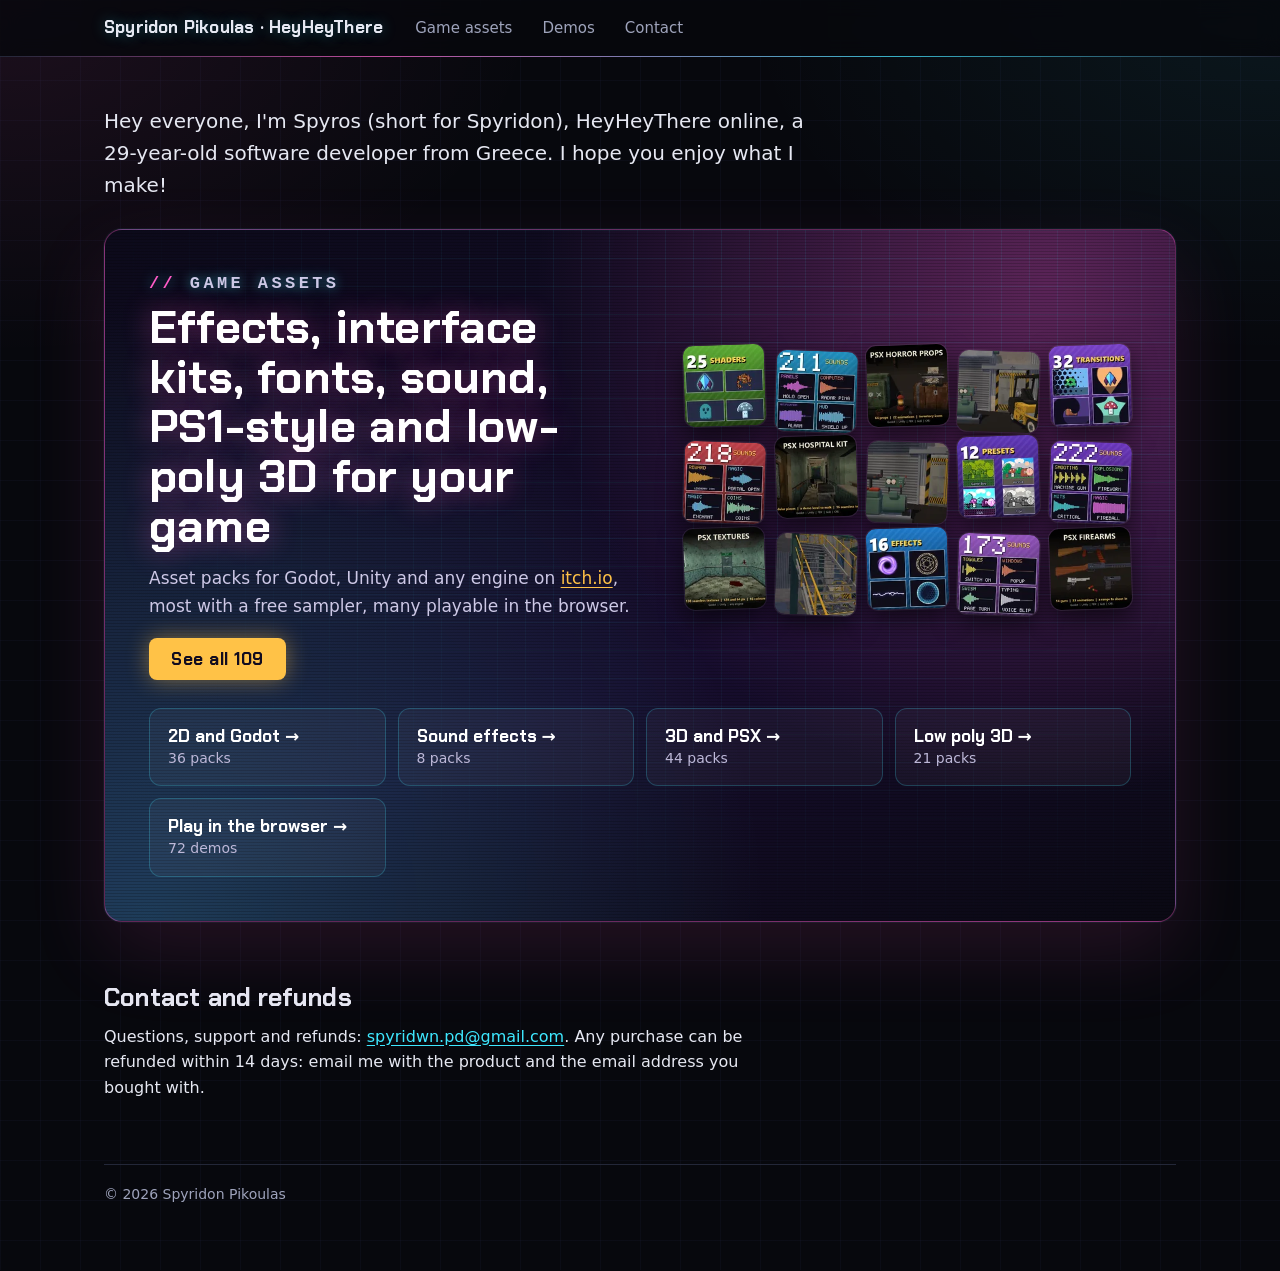
==== index.html @ 7efced6e "Site" ====
<!doctype html>
<html lang="en">
<head>
  <meta charset="utf-8">
  <meta name="viewport" content="width=device-width, initial-scale=1">
  <title>Spyridon Pikoulas &middot; HeyHeyThere</title>
  <meta name="description" content="HeyHeyThere game assets by Spyridon Pikoulas: effects, interface kits, pixel fonts, sound effects and PS1-style 3D for Godot, Unity and any engine, most with a free sampler.">
  <meta name="color-scheme" content="dark">
  <meta name="theme-color" content="#07080d">
  <link rel="stylesheet" href="/style.css">
</head>
<body class="home">
  <header class="top"><a class="brand" href="/">Spyridon Pikoulas &middot; HeyHeyThere</a><nav><a href="/games/">Game assets</a><a href="/demos/">Demos</a><a href="/#contact">Contact</a></nav></header>
  <main>
    <div class="hero">
      <p class="lead">Hey everyone, I'm Spyros (short for Spyridon), HeyHeyThere online, a 29-year-old software
        developer from Greece. I hope you enjoy what I make!</p>
    </div>

<section class="arcade" id="games">
<div class="arcade-text"><p class="kicker">Game assets</p><h2>Effects, interface kits, fonts, sound, PS1-style and low-poly 3D for your game</h2><p>Asset packs for Godot, Unity and any engine on <a href="https://heyheythere.itch.io">itch.io</a>, most with a free sampler, many playable in the browser.</p><a class="cta" href="/games/">See all 109</a></div>
<div class="mosaic"><img class="icon" src="/media/sprite-fx-icon.webp" width="128" height="128" alt=""><img class="icon" src="/media/sci-fi-ui-sfx-icon.webp" width="128" height="128" alt=""><img class="icon" src="/media/psx-horror-props-icon.webp" width="128" height="128" alt=""><img class="icon" src="/media/low-poly-industrial-facility-icon.webp" width="128" height="128" alt=""><img class="icon" src="/media/scene-transitions-icon.webp" width="128" height="128" alt=""><img class="icon" src="/media/fantasy-ui-sfx-icon.webp" width="128" height="128" alt=""><img class="icon" src="/media/psx-hospital-kit-icon.webp" width="128" height="128" alt=""><img class="icon" src="/media/low-poly-industrial-machines-icon.webp" width="128" height="128" alt=""><img class="icon" src="/media/retro-screen-fx-icon.webp" width="128" height="128" alt=""><img class="icon" src="/media/pixel-sfx-icon.webp" width="128" height="128" alt=""><img class="icon" src="/media/psx-textures-icon.webp" width="128" height="128" alt=""><img class="icon" src="/media/low-poly-industrial-building-kit-icon.webp" width="128" height="128" alt=""><img class="icon" src="/media/vfx-2d-icon.webp" width="128" height="128" alt=""><img class="icon" src="/media/soft-ui-sfx-icon.webp" width="128" height="128" alt=""><img class="icon" src="/media/psx-firearms-icon.webp" width="128" height="128" alt=""></div>
<div class="lanes"><a class="lane" id="packs" href="/games/#packs"><b>2D and Godot</b><span>36 packs</span></a><a class="lane" id="sound" href="/games/#sound"><b>Sound effects</b><span>8 packs</span></a><a class="lane" id="props" href="/games/#props"><b>3D and PSX</b><span>44 packs</span></a><a class="lane" id="lowpoly" href="/games/#lowpoly"><b>Low poly 3D</b><span>21 packs</span></a><a class="lane" id="demos" href="/games/#demos"><b>Play in the browser</b><span>72 demos</span></a></div>
</section>

    <section id="contact">
      <h2>Contact and refunds</h2>
      <p>Questions, support and refunds: <a href="mailto:spyridwn.pd@gmail.com">spyridwn.pd@gmail.com</a>. Any purchase can be refunded
        within 14 days: email me with the product and the email address you bought with.</p>
    </section>

    <footer>&copy; 2026 Spyridon Pikoulas</footer>
  </main>
</body>
</html>
---- style.css ----
/* Dark only, cyberpunk-noir: near-black surfaces, one neon accent per subject, the games' panels the loudest. */
@font-face { font-family: "Chakra Petch"; font-weight: 700; font-display: swap; src: url(/fonts/chakra-petch-700.woff2) format("woff2"); }
:root {
  color-scheme: dark;
  --cyan: #3ee8ff; --magenta: #ff5cc8; --amber: #ffc247;
  --fg: #e6e8f2; --dim: #9ea3bb; --line: #232738; --acc: var(--cyan); --on-acc: #06070b;
  --bg: #07080d; --card: #0f111a; --shadow: 0 12px 32px rgba(0, 0, 0, .45);
  --display: "Chakra Petch", system-ui, sans-serif; --mono: ui-monospace, SFMono-Regular, Consolas, Menlo, monospace;
  --glow: 0 0 18px color-mix(in srgb, var(--acc) 45%, transparent);
  --arcade: radial-gradient(circle at 88% 8%, rgba(255, 92, 200, .30), transparent 45%),
    radial-gradient(circle at 4% 100%, rgba(62, 232, 255, .22), transparent 50%), linear-gradient(160deg, #0c0a1a, #170d2e 60%, #0a0913);
}
* { box-sizing: border-box; }
html { scroll-behavior: smooth; scroll-padding-top: 72px; background: var(--bg); }
body { margin: 0; color: var(--fg); font: 16px/1.6 system-ui, -apple-system, "Segoe UI", Roboto, Arial, sans-serif; min-height: 100vh;
  background: radial-gradient(ellipse 60% 40% at 0 0, rgba(255, 92, 200, .09), transparent 70%),
    radial-gradient(ellipse 60% 40% at 100% 0, rgba(62, 232, 255, .07), transparent 70%),
    linear-gradient(rgba(120, 140, 255, .035) 1px, transparent 1px) 0 0 / 40px 40px,
    linear-gradient(90deg, rgba(120, 140, 255, .035) 1px, transparent 1px) 0 0 / 40px 40px, var(--bg); }
a { color: var(--acc); text-underline-offset: 3px; }
a:focus-visible { outline: 2px solid var(--acc); outline-offset: 2px; }
::selection { background: color-mix(in srgb, var(--magenta) 45%, transparent); color: #fff; }
p { margin: 0 0 14px; }
h1, h2, h3, .brand { font-family: var(--display); font-weight: 700; letter-spacing: .2px; }

.top { position: sticky; top: 0; z-index: 2; display: flex; align-items: center; gap: 20px; padding: 10px max(24px, calc(50% - 536px));
  background: rgba(7, 8, 13, .82); backdrop-filter: blur(10px); border-bottom: 1px solid var(--line); }
.top::after { content: ""; position: absolute; left: 0; right: 0; bottom: -1px; height: 1px; opacity: .7;
  background: linear-gradient(90deg, transparent, var(--magenta) 30%, var(--cyan) 70%, transparent); }
.brand { font-size: 17px; color: var(--fg); text-decoration: none; white-space: nowrap; text-shadow: 0 0 14px rgba(62, 232, 255, .35); }
nav { display: flex; gap: 6px; overflow-x: auto; scrollbar-width: none; }
nav a { padding: 6px 12px; border-radius: 8px; color: var(--dim); text-decoration: none; font-size: 15px; white-space: nowrap; }
nav a:hover { background: var(--card); color: var(--fg); }
nav a[aria-current] { background: color-mix(in srgb, var(--acc) 14%, transparent); color: var(--acc); font-weight: 600;
  box-shadow: inset 0 0 0 1px color-mix(in srgb, var(--acc) 40%, transparent); }
@media (max-width: 720px) {
  .top { flex-direction: column; align-items: stretch; gap: 4px; padding: 8px 16px 6px; }
  nav { margin: 0 -16px; padding: 0 10px; }
}

main { max-width: 1120px; margin: 0 auto; padding: 48px 24px 64px; }
.hero { max-width: 720px; }
h1 { font-size: clamp(32px, 6vw, 50px); line-height: 1.1; margin: 0 0 14px; }
.lead { font-size: 20px; }
h2 { font-size: 25px; margin: 0 0 6px; }
section { margin-top: 56px; }
section > p { max-width: 680px; }
.small { font-size: 15px; color: var(--dim); }

.cards { display: grid; gap: 16px; margin-top: 20px; grid-template-columns: repeat(auto-fill, minmax(320px, 1fr)); }
.cards.compact { gap: 12px; grid-template-columns: repeat(auto-fill, minmax(250px, 1fr)); }
.card { display: flex; gap: 14px; padding: 18px; background: linear-gradient(180deg, #121522, var(--card)); border: 1px solid var(--line);
  border-radius: 12px; box-shadow: var(--shadow); transition: border-color .15s, box-shadow .15s; }
.card:hover { border-color: color-mix(in srgb, var(--acc) 45%, var(--line)); box-shadow: var(--shadow), var(--glow); }
.compact .card { padding: 14px; gap: 12px; }
.icon { flex: none; width: 56px; height: 56px; border-radius: 10px; object-fit: cover; }
.compact .icon { width: 44px; height: 44px; border-radius: 8px; }
.blank { display: grid; place-items: center; background: color-mix(in srgb, var(--acc) 14%, var(--card)); color: var(--acc); font: 700 20px var(--display); }
.text { flex: 1; min-width: 0; display: flex; flex-direction: column; gap: 6px; }
.card h3 { margin: 0; font-size: 18px; line-height: 1.25; }
.compact h3 { font-size: 16px; }
.card h3 a { color: inherit; text-decoration: none; }
.card h3 a:hover { color: var(--acc); }
.line { margin: 0; color: var(--dim); font-size: 15px; line-height: 1.45; }
.card .line { display: -webkit-box; -webkit-box-orient: vertical; -webkit-line-clamp: 3; overflow: hidden; }
.compact .line { font-size: 14px; -webkit-line-clamp: 2; }
.foot { margin-top: auto; padding-top: 4px; display: flex; flex-wrap: wrap; align-items: center; gap: 8px 12px; }
.price { font-weight: 650; font-size: 15px; margin-right: auto; }
.buy, .soon { padding: 6px 14px; border-radius: 8px; font-size: 14px; font-weight: 600; white-space: nowrap; }
.buy { background: var(--acc); color: var(--on-acc); text-decoration: none; box-shadow: var(--glow); }
.buy:hover { filter: brightness(1.12); }
.soon { border: 1px solid var(--line); color: var(--dim); font-weight: 500; }
.extras { margin: 0; font-size: 14px; }

footer { margin-top: 64px; padding-top: 18px; border-top: 1px solid var(--line); font-size: 14px; color: var(--dim); }

.page { max-width: 860px; }
.page h1 { font-size: 32px; }
.page h2 { font-size: 21px; margin: 32px 0 12px; }
.product { display: flex; gap: 20px; margin-bottom: 28px; }
.product .icon { width: 88px; height: 88px; border-radius: 16px; box-shadow: var(--glow); }
.product h1 { margin: 0; }
.product .line { font-size: 17px; }
.product .price { margin-right: 4px; }
.product .links { margin: 4px 0 0; font-size: 14px; color: var(--dim); }
.shots { display: flex; gap: 12px; overflow-x: auto; scroll-snap-type: x mandatory; margin: 0 0 28px; padding-bottom: 6px; }
.shot { flex: none; width: min(100%, 720px); height: auto; scroll-snap-align: start; border-radius: 10px; border: 1px solid var(--line); }
@media (max-width: 560px) {
  .compact .card { padding: 12px; }
  .compact .line { -webkit-line-clamp: 1; }
  .compact .foot { padding-top: 0; }
  .compact .buy, .compact .soon { padding: 4px 12px; font-size: 13px; }
  .product { flex-direction: column; gap: 12px; }
  .product .icon { width: 64px; height: 64px; }
  .page h1 { font-size: 27px; }
}
code, pre { font-family: var(--mono); font-size: .88em; }
code { background: var(--card); border: 1px solid var(--line); border-radius: 6px; padding: .1em .35em; }
pre { background: var(--card); border: 1px solid var(--line); border-radius: 10px; padding: 14px 16px;
  overflow-x: auto; line-height: 1.5; }
pre code { background: none; border: 0; padding: 0; font-size: 1em; }
table { border-collapse: collapse; margin: 0 0 18px; }
th, td { padding: 6px 12px; border: 1px solid var(--line); text-align: left; }

/* Subjects: each has its accent, its page a band on top. */
.theme-games { --acc: var(--magenta); }
.theme-extensions { --acc: #7fa9ff; }
.theme-addons { --acc: #4ff0a8; }
.theme-shopify { --acc: var(--cyan); }
.page.wide { max-width: 1120px; }
.wide section { margin-top: 44px; }
.band { position: relative; overflow: hidden; padding: 30px 32px; border-radius: 16px;
  background: linear-gradient(135deg, color-mix(in srgb, var(--acc) 16%, var(--card)), var(--card) 70%);
  border: 1px solid color-mix(in srgb, var(--acc) 35%, var(--line)); box-shadow: 0 0 40px color-mix(in srgb, var(--acc) 10%, transparent); }
.band h1 { margin: 0 0 8px; font-size: clamp(30px, 5vw, 44px); text-shadow: 0 0 24px color-mix(in srgb, var(--acc) 45%, transparent); }
.band p { max-width: 720px; margin: 0; color: var(--dim); font-size: 17px; }
.chips { flex-wrap: wrap; gap: 8px; margin-top: 18px; }
.chips a { padding: 6px 14px; border-radius: 8px; background: var(--card); border: 1px solid var(--line); color: var(--fg); font-size: 14px; font-weight: 600; }
.chips a:hover { border-color: var(--acc); }
.chips span { color: var(--dim); font-weight: 500; }

/* The games' panels: the landing's and the games page's band, gridded and scanlined. */
.arcade, .theme-games .band { background: var(--arcade); border: 1px solid rgba(255, 92, 200, .35); color: #f3f1ff;
  box-shadow: 0 0 0 1px rgba(62, 232, 255, .06), 0 30px 80px rgba(255, 92, 200, .12); }
.arcade::before, .theme-games .band::before { content: ""; position: absolute; inset: 0; pointer-events: none; background-size: 28px 28px;
  background-image: linear-gradient(rgba(62, 232, 255, .08) 1px, transparent 1px), linear-gradient(90deg, rgba(62, 232, 255, .08) 1px, transparent 1px);
  -webkit-mask-image: radial-gradient(ellipse at 70% 20%, #000 20%, transparent 75%); mask-image: radial-gradient(ellipse at 70% 20%, #000 20%, transparent 75%); }
.arcade::after, .theme-games .band::after { content: ""; position: absolute; inset: 0; pointer-events: none;
  background: repeating-linear-gradient(0deg, rgba(0, 0, 0, .18) 0 1px, transparent 1px 3px); }
.arcade > *, .band > * { position: relative; z-index: 1; }
.theme-games .band h1 { color: #fff; text-shadow: 0 0 26px rgba(255, 92, 200, .5); }
.theme-games .band p, .theme-games .band .chips span { color: #cdc8e6; }
.theme-games .band a { color: var(--amber); }
.theme-games .band .chips a { background: rgba(255, 255, 255, .05); border-color: rgba(62, 232, 255, .25); color: #fff; }
.theme-games .band .chips a:hover { border-color: var(--cyan); box-shadow: 0 0 14px rgba(62, 232, 255, .3); }

/* Home: the games as a panel, the rest as tiles. */
.home .hero { margin-bottom: 8px; }
.arcade { position: relative; overflow: hidden; display: grid; grid-template-columns: 1.1fr 1fr; gap: 28px 44px; margin-top: 28px;
  padding: 44px; border-radius: 18px; }
.kicker { margin: 0 0 10px; text-transform: uppercase; letter-spacing: .2em; font: 700 13px var(--mono); color: var(--cyan);
  text-shadow: 0 0 12px rgba(62, 232, 255, .6); }
.kicker::before { content: "// "; color: var(--magenta); }
.arcade h2 { font-size: clamp(28px, 4.2vw, 46px); line-height: 1.08; margin: 0 0 14px; color: #fff; text-shadow: 0 0 28px rgba(255, 92, 200, .45); }
.arcade p { color: #cdc8e6; font-size: 17px; }
.arcade a { color: var(--amber); }
.cta { display: inline-block; margin-top: 4px; padding: 10px 22px; border-radius: 8px; background: var(--amber); color: #120c1f !important;
  font: 700 17px var(--display); letter-spacing: .5px; text-decoration: none; box-shadow: 0 0 22px rgba(255, 194, 71, .45); }
.cta:hover { filter: brightness(1.1); }
.mosaic { display: grid; grid-template-columns: repeat(5, 1fr); gap: 10px; align-content: center; }
.mosaic .icon { width: 100%; height: auto; aspect-ratio: 1; border-radius: 10px; transform: rotate(-2deg);
  box-shadow: 0 0 0 1px rgba(255, 255, 255, .08), 0 10px 24px rgba(0, 0, 0, .6); }
.mosaic .icon:nth-child(even) { transform: rotate(2deg) translateY(6px); }
.lanes { grid-column: 1 / -1; display: grid; gap: 12px; grid-template-columns: repeat(auto-fit, minmax(200px, 1fr)); }
.lane { display: flex; flex-direction: column; padding: 16px 18px; border-radius: 12px; background: rgba(255, 255, 255, .04);
  border: 1px solid rgba(62, 232, 255, .22); color: #fff !important; text-decoration: none; transition: border-color .15s, box-shadow .15s, transform .15s; }
.lane:hover { border-color: var(--cyan); box-shadow: 0 0 18px rgba(62, 232, 255, .3); transform: translateY(-2px); }
.lane b { font: 700 17px var(--display); }
.lane b::after, .more::after { content: " \2192"; }
.lane span { color: #bdb8d8; font-size: 14px; }
.tools h2::before { content: "// "; color: var(--magenta); }
.tiles { display: grid; gap: 16px; margin-top: 18px; grid-template-columns: repeat(auto-fit, minmax(250px, 1fr)); }
.tile { display: flex; flex-direction: column; gap: 8px; padding: 20px; border-radius: 12px; background: linear-gradient(180deg, #121522, var(--card));
  border: 1px solid var(--line); box-shadow: var(--shadow), inset 0 2px 0 var(--acc); color: var(--fg); text-decoration: none;
  transition: transform .15s, border-color .15s, box-shadow .15s; }
.tile:hover { transform: translateY(-2px); border-color: color-mix(in srgb, var(--acc) 50%, var(--line)); box-shadow: var(--shadow), inset 0 2px 0 var(--acc), var(--glow); }
.tile .icons { display: flex; gap: 6px; }
.tile .icon { width: 40px; height: 40px; border-radius: 8px; font-size: 16px; }
.tile h3 { margin: 4px 0 0; font-size: 20px; }
.tile p { margin: 0; color: var(--dim); font-size: 14.5px; line-height: 1.45; }
.more { margin-top: auto; padding-top: 6px; color: var(--acc); font-weight: 650; font-size: 15px; }

/* The games page's demos. */
.demos { display: grid; gap: 10px; margin-top: 18px; grid-template-columns: repeat(auto-fill, minmax(220px, 1fr)); }
.demo { display: flex; align-items: center; gap: 12px; padding: 10px 12px; border-radius: 10px; background: var(--card); border: 1px solid var(--line);
  color: var(--fg); text-decoration: none; font-weight: 600; font-size: 15px; transition: border-color .15s, box-shadow .15s; }
.demo:hover { border-color: var(--acc); box-shadow: var(--glow); }
.demo .icon { width: 40px; height: 40px; border-radius: 8px; font-size: 16px; }
.demo span { flex: 1; min-width: 0; }
.demo b { font-size: 13px; padding: 4px 10px; border-radius: 6px; background: var(--acc); color: var(--on-acc); box-shadow: var(--glow); }
.demo b::before { content: "\25B6  "; font-size: 10px; }
@media (max-width: 820px) {
  .arcade { grid-template-columns: 1fr; padding: 26px 22px; gap: 22px; border-radius: 14px; }
  .mosaic { gap: 8px; }
  .mosaic .icon:nth-child(n+11) { display: none; }
  .lanes { grid-template-columns: 1fr 1fr; gap: 10px; }
  .lane { padding: 12px 14px; }
  .lane b { font-size: 15px; }
  .band { padding: 22px 20px; }
}
@media (prefers-reduced-motion: reduce) { html { scroll-behavior: auto; } * { transition: none !important; } }
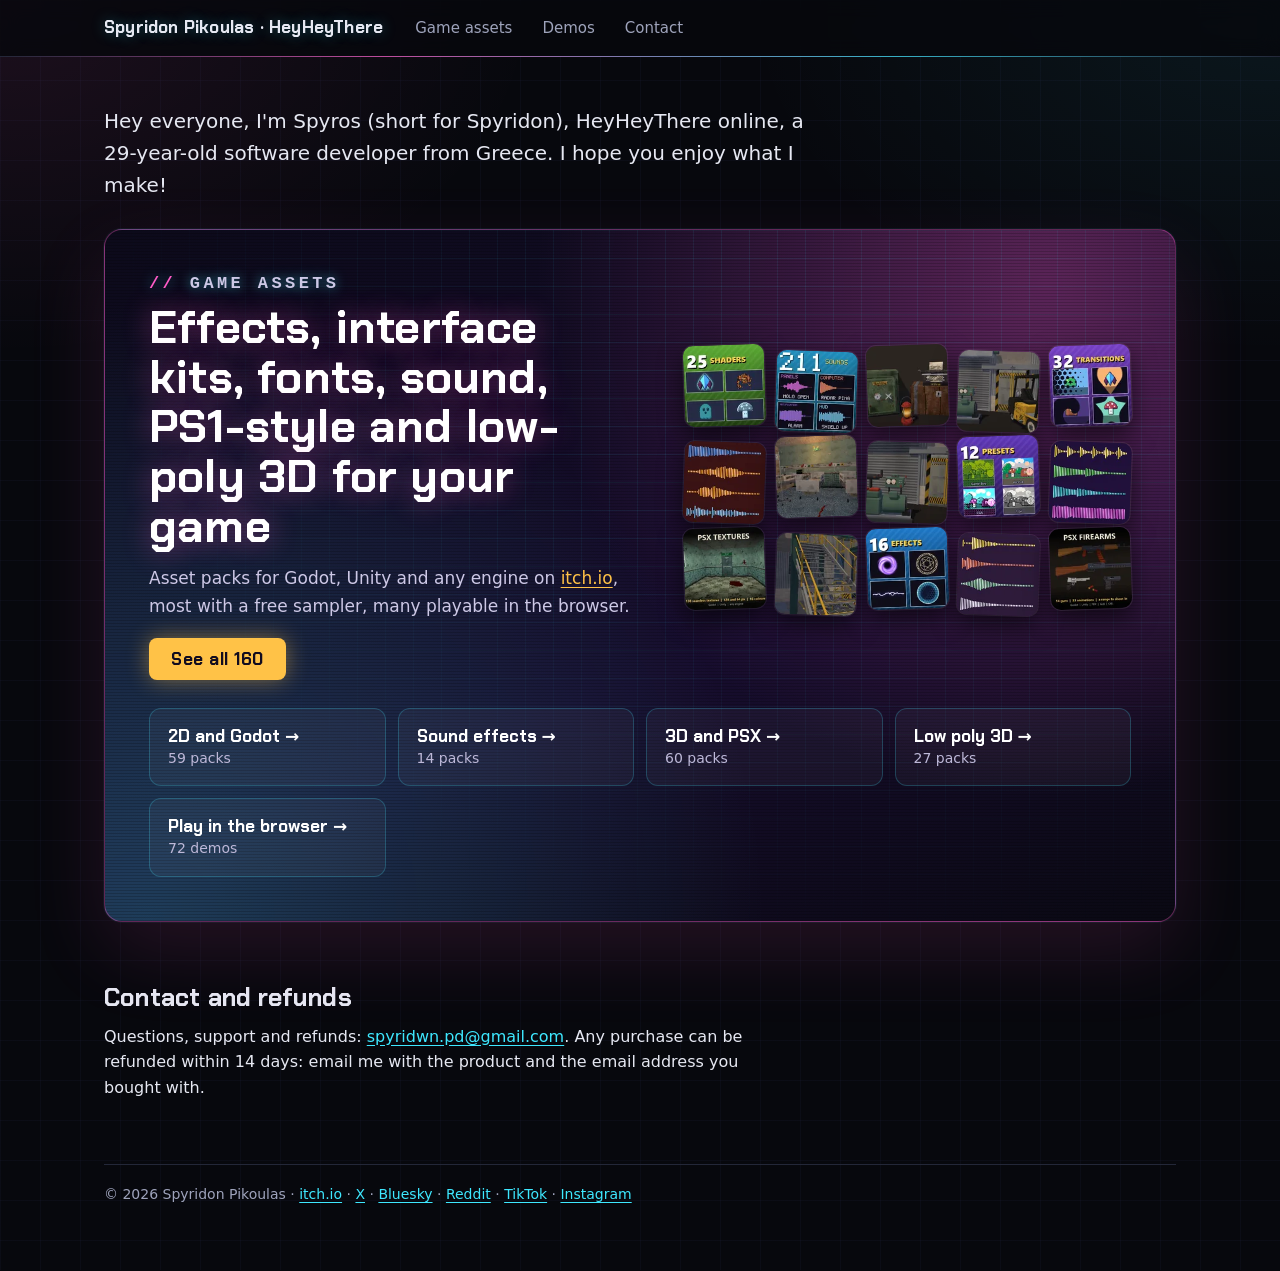
==== commit 390fe728: "Site" ====
--- a/index.html
+++ b/index.html
@@ -18,9 +18,9 @@
     </div>
 
 <section class="arcade" id="games">
-<div class="arcade-text"><p class="kicker">Game assets</p><h2>Effects, interface kits, fonts, sound, PS1-style and low-poly 3D for your game</h2><p>Asset packs for Godot, Unity and any engine on <a href="https://heyheythere.itch.io">itch.io</a>, most with a free sampler, many playable in the browser.</p><a class="cta" href="/games/">See all 109</a></div>
+<div class="arcade-text"><p class="kicker">Game assets</p><h2>Effects, interface kits, fonts, sound, PS1-style and low-poly 3D for your game</h2><p>Asset packs for Godot, Unity and any engine on <a href="https://heyheythere.itch.io">itch.io</a>, most with a free sampler, many playable in the browser.</p><a class="cta" href="/games/">See all 160</a></div>
 <div class="mosaic"><img class="icon" src="/media/sprite-fx-icon.webp" width="128" height="128" alt=""><img class="icon" src="/media/sci-fi-ui-sfx-icon.webp" width="128" height="128" alt=""><img class="icon" src="/media/psx-horror-props-icon.webp" width="128" height="128" alt=""><img class="icon" src="/media/low-poly-industrial-facility-icon.webp" width="128" height="128" alt=""><img class="icon" src="/media/scene-transitions-icon.webp" width="128" height="128" alt=""><img class="icon" src="/media/fantasy-ui-sfx-icon.webp" width="128" height="128" alt=""><img class="icon" src="/media/psx-hospital-kit-icon.webp" width="128" height="128" alt=""><img class="icon" src="/media/low-poly-industrial-machines-icon.webp" width="128" height="128" alt=""><img class="icon" src="/media/retro-screen-fx-icon.webp" width="128" height="128" alt=""><img class="icon" src="/media/pixel-sfx-icon.webp" width="128" height="128" alt=""><img class="icon" src="/media/psx-textures-icon.webp" width="128" height="128" alt=""><img class="icon" src="/media/low-poly-industrial-building-kit-icon.webp" width="128" height="128" alt=""><img class="icon" src="/media/vfx-2d-icon.webp" width="128" height="128" alt=""><img class="icon" src="/media/soft-ui-sfx-icon.webp" width="128" height="128" alt=""><img class="icon" src="/media/psx-firearms-icon.webp" width="128" height="128" alt=""></div>
-<div class="lanes"><a class="lane" id="packs" href="/games/#packs"><b>2D and Godot</b><span>36 packs</span></a><a class="lane" id="sound" href="/games/#sound"><b>Sound effects</b><span>8 packs</span></a><a class="lane" id="props" href="/games/#props"><b>3D and PSX</b><span>44 packs</span></a><a class="lane" id="lowpoly" href="/games/#lowpoly"><b>Low poly 3D</b><span>21 packs</span></a><a class="lane" id="demos" href="/games/#demos"><b>Play in the browser</b><span>72 demos</span></a></div>
+<div class="lanes"><a class="lane" id="packs" href="/games/#packs"><b>2D and Godot</b><span>59 packs</span></a><a class="lane" id="sound" href="/games/#sound"><b>Sound effects</b><span>14 packs</span></a><a class="lane" id="props" href="/games/#props"><b>3D and PSX</b><span>60 packs</span></a><a class="lane" id="lowpoly" href="/games/#lowpoly"><b>Low poly 3D</b><span>27 packs</span></a><a class="lane" id="demos" href="/games/#demos"><b>Play in the browser</b><span>72 demos</span></a></div>
 </section>
 
     <section id="contact">
@@ -29,7 +29,7 @@
         within 14 days: email me with the product and the email address you bought with.</p>
     </section>
 
-    <footer>&copy; 2026 Spyridon Pikoulas</footer>
+    <footer>&copy; 2026 Spyridon Pikoulas &middot; <a href="https://heyheythere.itch.io/" rel="me">itch.io</a> &middot; <a href="https://x.com/HeyHeyThereeee" rel="me">X</a> &middot; <a href="https://bsky.app/profile/heyheytheree.bsky.social" rel="me">Bluesky</a> &middot; <a href="https://www.reddit.com/user/HeyHeyTheree" rel="me">Reddit</a> &middot; <a href="https://www.tiktok.com/@heyheythereeeeee" rel="me">TikTok</a> &middot; <a href="https://www.instagram.com/heyheythereeeeee" rel="me">Instagram</a></footer>
   </main>
 </body>
 </html>
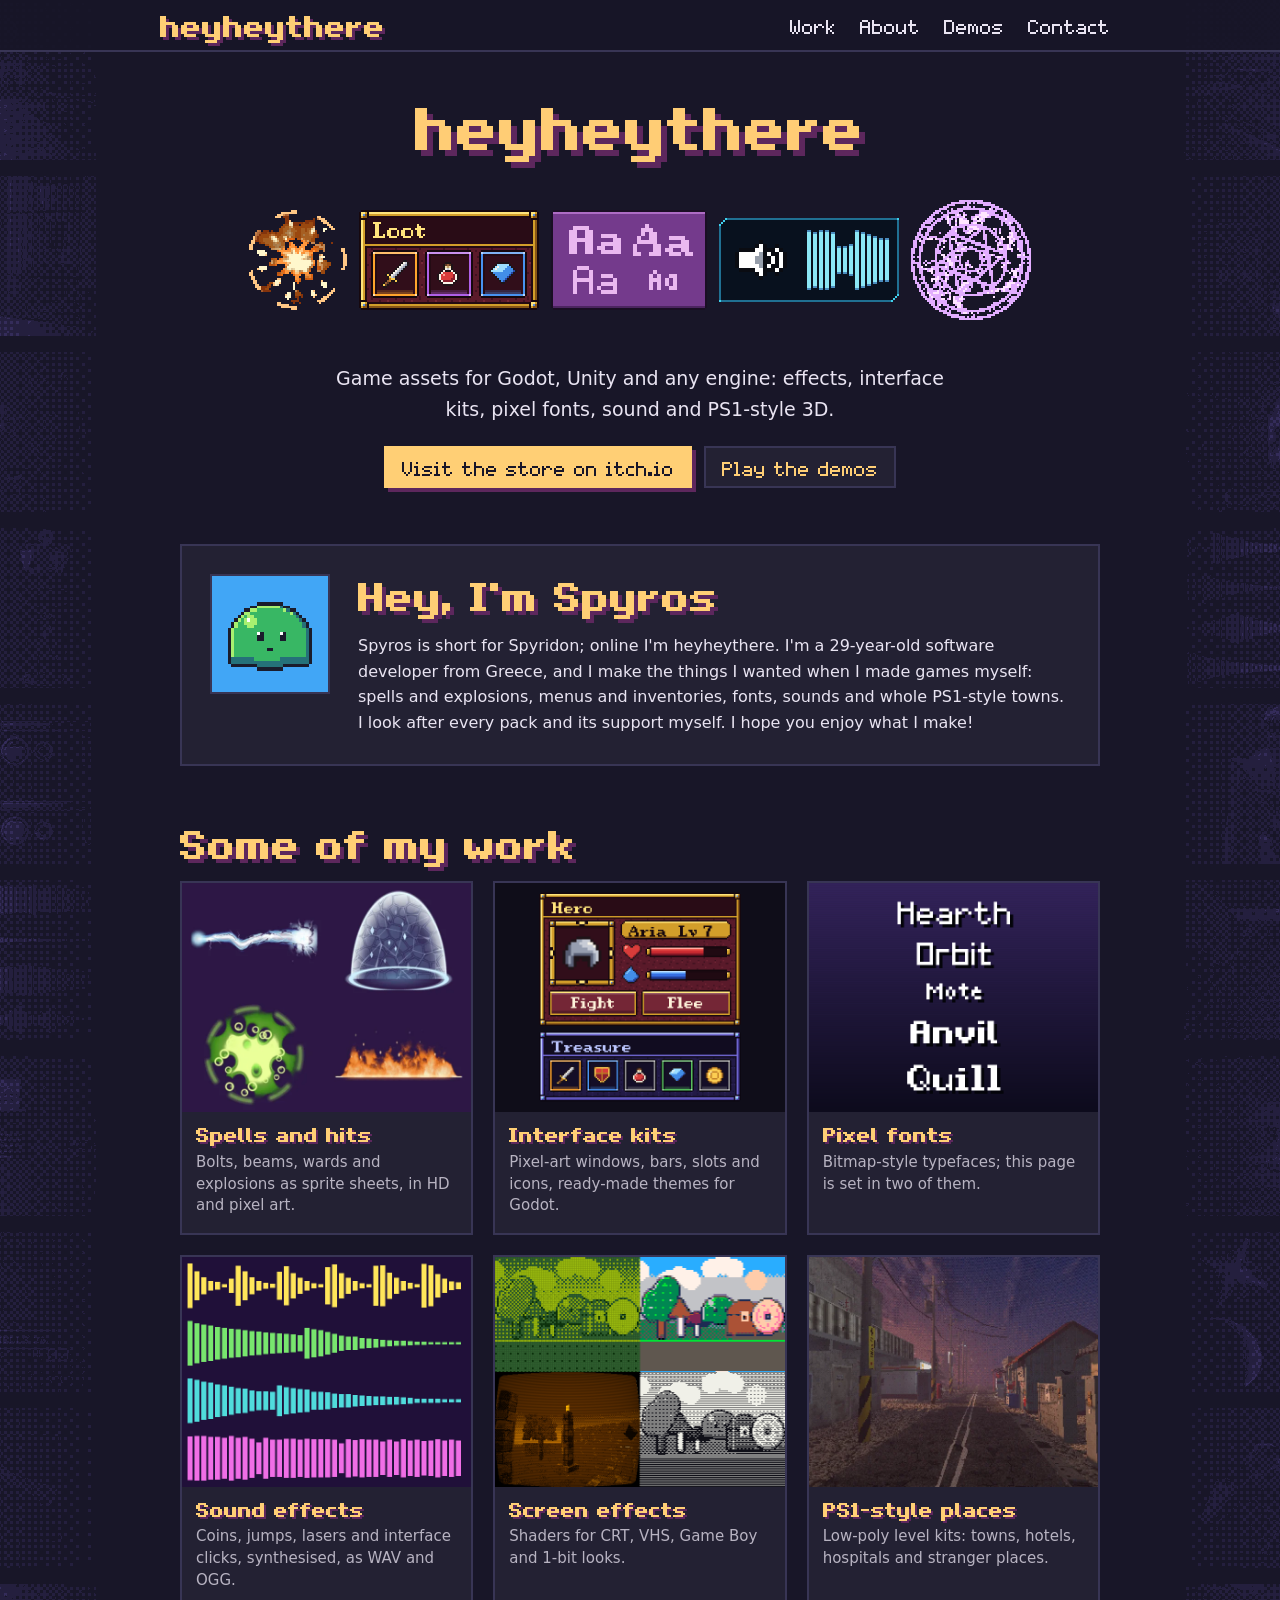
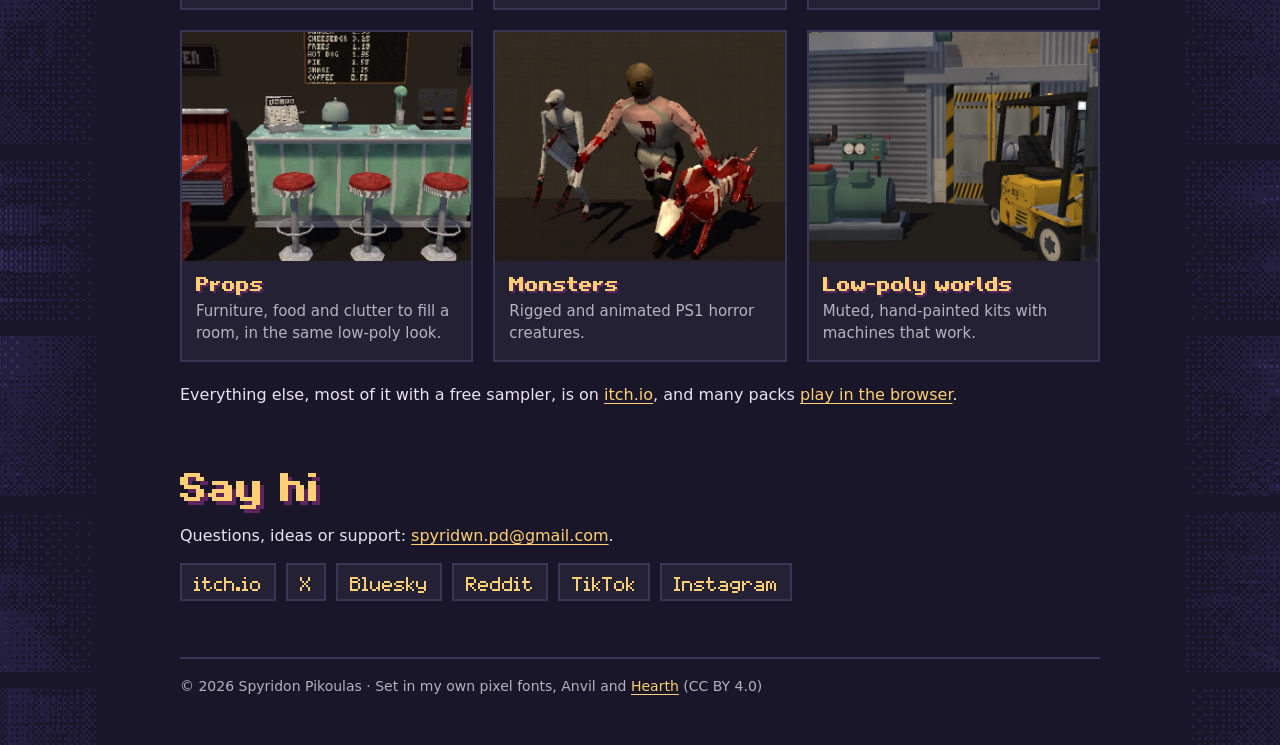
==== commit 528885df: "Site" ====
--- a/index.html
+++ b/index.html
@@ -3,33 +3,58 @@
 <head>
   <meta charset="utf-8">
   <meta name="viewport" content="width=device-width, initial-scale=1">
-  <title>Spyridon Pikoulas &middot; HeyHeyThere</title>
-  <meta name="description" content="HeyHeyThere game assets by Spyridon Pikoulas: effects, interface kits, pixel fonts, sound effects and PS1-style 3D for Godot, Unity and any engine, most with a free sampler.">
+  <title>heyheythere &middot; game assets by Spyridon Pikoulas</title>
+  <meta name="description" content="heyheythere is Spyros Pikoulas, a software developer in Greece making game assets for Godot, Unity and any engine: effects, interface kits, pixel fonts, sound effects and PS1-style 3D.">
   <meta name="color-scheme" content="dark">
-  <meta name="theme-color" content="#07080d">
+  <meta name="theme-color" content="#181628">
+  <link rel="icon" href="/media/avatar.webp">
+  <link rel="canonical" href="https://heyheythere.com/">
   <link rel="stylesheet" href="/style.css">
 </head>
-<body class="home">
-  <header class="top"><a class="brand" href="/">Spyridon Pikoulas &middot; HeyHeyThere</a><nav><a href="/games/">Game assets</a><a href="/demos/">Demos</a><a href="/#contact">Contact</a></nav></header>
+<body>
+  <header class="top"><a class="brand" href="/">heyheythere</a><nav><a href="/#work">Work</a><a href="/#about">About</a><a href="/demos/">Demos</a><a href="/#contact">Contact</a></nav></header>
   <main>
     <div class="hero">
-      <p class="lead">Hey everyone, I'm Spyros (short for Spyridon), HeyHeyThere online, a 29-year-old software
-        developer from Greece. I hope you enjoy what I make!</p>
+      <h1><img class="banner" src="/media/banner.webp" width="830" height="260" alt="heyheythere"></h1>
+      <p class="lead">Game assets for Godot, Unity and any engine: effects, interface kits, pixel fonts, sound and
+        PS1-style 3D.</p>
+      <p class="actions"><a class="button" href="https://heyheythere.itch.io/">Visit the store on itch.io</a><a class="button quiet" href="/demos/">Play the demos</a></p>
     </div>
 
-<section class="arcade" id="games">
-<div class="arcade-text"><p class="kicker">Game assets</p><h2>Effects, interface kits, fonts, sound, PS1-style and low-poly 3D for your game</h2><p>Asset packs for Godot, Unity and any engine on <a href="https://heyheythere.itch.io">itch.io</a>, most with a free sampler, many playable in the browser.</p><a class="cta" href="/games/">See all 160</a></div>
-<div class="mosaic"><img class="icon" src="/media/sprite-fx-icon.webp" width="128" height="128" alt=""><img class="icon" src="/media/sci-fi-ui-sfx-icon.webp" width="128" height="128" alt=""><img class="icon" src="/media/psx-horror-props-icon.webp" width="128" height="128" alt=""><img class="icon" src="/media/low-poly-industrial-facility-icon.webp" width="128" height="128" alt=""><img class="icon" src="/media/scene-transitions-icon.webp" width="128" height="128" alt=""><img class="icon" src="/media/fantasy-ui-sfx-icon.webp" width="128" height="128" alt=""><img class="icon" src="/media/psx-hospital-kit-icon.webp" width="128" height="128" alt=""><img class="icon" src="/media/low-poly-industrial-machines-icon.webp" width="128" height="128" alt=""><img class="icon" src="/media/retro-screen-fx-icon.webp" width="128" height="128" alt=""><img class="icon" src="/media/pixel-sfx-icon.webp" width="128" height="128" alt=""><img class="icon" src="/media/psx-textures-icon.webp" width="128" height="128" alt=""><img class="icon" src="/media/low-poly-industrial-building-kit-icon.webp" width="128" height="128" alt=""><img class="icon" src="/media/vfx-2d-icon.webp" width="128" height="128" alt=""><img class="icon" src="/media/soft-ui-sfx-icon.webp" width="128" height="128" alt=""><img class="icon" src="/media/psx-firearms-icon.webp" width="128" height="128" alt=""></div>
-<div class="lanes"><a class="lane" id="packs" href="/games/#packs"><b>2D and Godot</b><span>59 packs</span></a><a class="lane" id="sound" href="/games/#sound"><b>Sound effects</b><span>14 packs</span></a><a class="lane" id="props" href="/games/#props"><b>3D and PSX</b><span>60 packs</span></a><a class="lane" id="lowpoly" href="/games/#lowpoly"><b>Low poly 3D</b><span>27 packs</span></a><a class="lane" id="demos" href="/games/#demos"><b>Play in the browser</b><span>72 demos</span></a></div>
-</section>
+    <section id="about" class="panel about">
+      <img class="avatar" src="/media/avatar.webp" width="200" height="200" alt="">
+      <div>
+        <h2>Hey, I'm Spyros</h2>
+        <p>Spyros is short for Spyridon; online I'm heyheythere. I'm a 29-year-old software developer from Greece, and I
+          make the things I wanted when I made games myself: spells and explosions, menus and inventories, fonts,
+          sounds and whole PS1-style towns. I look after every pack and its support myself. I hope you enjoy what I
+          make!</p>
+      </div>
+    </section>
+
+    <section id="work">
+      <h2>Some of my work</h2>
+      <div class="work">
+        <figure><img src="/media/spell-fx.webp" width="630" height="500" alt="Lightning, a shield dome, poison and fire effects" loading="lazy"><figcaption><b>Spells and hits</b>Bolts, beams, wards and explosions as sprite sheets, in HD and pixel art.</figcaption></figure>
+        <figure><img src="/media/pixel-ui-fantasy.webp" width="630" height="500" alt="A pixel-art RPG battle menu and treasure bar" loading="lazy"><figcaption><b>Interface kits</b>Pixel-art windows, bars, slots and icons, ready-made themes for Godot.</figcaption></figure>
+        <figure><img src="/media/pixel-fonts.webp" width="630" height="500" alt="The names of five pixel fonts set in themselves" loading="lazy"><figcaption><b>Pixel fonts</b>Bitmap-style typefaces; this page is set in two of them.</figcaption></figure>
+        <figure><img src="/media/pixel-sfx.webp" width="630" height="500" alt="Waveforms of 8-bit sounds" loading="lazy"><figcaption><b>Sound effects</b>Coins, jumps, lasers and interface clicks, synthesised, as WAV and OGG.</figcaption></figure>
+        <figure><img src="/media/retro-screen-fx.webp" width="630" height="500" alt="One scene in four retro screen looks" loading="lazy"><figcaption><b>Screen effects</b>Shaders for CRT, VHS, Game Boy and 1-bit looks.</figcaption></figure>
+        <figure><img src="/media/psx-japanese-town-kit.webp" width="630" height="500" alt="A PS1-style Japanese street at dusk" loading="lazy"><figcaption><b>PS1-style places</b>Low-poly level kits: towns, hotels, hospitals and stranger places.</figcaption></figure>
+        <figure><img src="/media/psx-kitchen-and-food.webp" width="630" height="500" alt="A PS1-style diner counter" loading="lazy"><figcaption><b>Props</b>Furniture, food and clutter to fill a room, in the same low-poly look.</figcaption></figure>
+        <figure><img src="/media/psx-monsters.webp" width="630" height="500" alt="Three PS1-style horror monsters" loading="lazy"><figcaption><b>Monsters</b>Rigged and animated PS1 horror creatures.</figcaption></figure>
+        <figure><img src="/media/low-poly-industrial-facility.webp" width="630" height="500" alt="A low-poly factory with a forklift" loading="lazy"><figcaption><b>Low-poly worlds</b>Muted, hand-painted kits with machines that work.</figcaption></figure>
+      </div>
+      <p class="more">Everything else, most of it with a free sampler, is on <a href="https://heyheythere.itch.io/">itch.io</a>, and many packs <a href="/demos/">play in the browser</a>.</p>
+    </section>
 
     <section id="contact">
-      <h2>Contact and refunds</h2>
-      <p>Questions, support and refunds: <a href="mailto:spyridwn.pd@gmail.com">spyridwn.pd@gmail.com</a>. Any purchase can be refunded
-        within 14 days: email me with the product and the email address you bought with.</p>
+      <h2>Say hi</h2>
+      <p>Questions, ideas or support: <a href="mailto:spyridwn.pd@gmail.com">spyridwn.pd@gmail.com</a>.</p>
+      <p class="links"><a href="https://heyheythere.itch.io/" rel="me">itch.io</a><a href="https://x.com/HeyHeyThereeee" rel="me">X</a><a href="https://bsky.app/profile/heyheytheree.bsky.social" rel="me">Bluesky</a><a href="https://www.reddit.com/user/HeyHeyTheree" rel="me">Reddit</a><a href="https://www.tiktok.com/@heyheythereeeeee" rel="me">TikTok</a><a href="https://www.instagram.com/heyheythereeeeee" rel="me">Instagram</a></p>
     </section>
 
-    <footer>&copy; 2026 Spyridon Pikoulas &middot; <a href="https://heyheythere.itch.io/" rel="me">itch.io</a> &middot; <a href="https://x.com/HeyHeyThereeee" rel="me">X</a> &middot; <a href="https://bsky.app/profile/heyheytheree.bsky.social" rel="me">Bluesky</a> &middot; <a href="https://www.reddit.com/user/HeyHeyTheree" rel="me">Reddit</a> &middot; <a href="https://www.tiktok.com/@heyheythereeeeee" rel="me">TikTok</a> &middot; <a href="https://www.instagram.com/heyheythereeeeee" rel="me">Instagram</a></footer>
+    <footer>&copy; 2026 Spyridon Pikoulas &middot; Set in my own pixel fonts, Anvil and <a href="https://heyheythere.itch.io/hearth-pixel-font">Hearth</a> (CC BY 4.0)</footer>
   </main>
 </body>
 </html>
--- a/style.css
+++ b/style.css
@@ -1,191 +1,74 @@
-/* Dark only, cyberpunk-noir: near-black surfaces, one neon accent per subject, the games' panels the loudest. */
-@font-face { font-family: "Chakra Petch"; font-weight: 700; font-display: swap; src: url(/fonts/chakra-petch-700.woff2) format("woff2"); }
+/* The itch store's theme (heyheythere.itch.io): its colours, square corners, background and banner.
+   The pixel fonts are crisp at whole pixels: Anvil at multiples of 9px, Hearth of 8px. */
+@font-face { font-family: Anvil; font-display: swap; src: url(/fonts/anvil.woff2) format("woff2"); }
+@font-face { font-family: Hearth; font-display: swap; src: url(/fonts/hearth.woff2) format("woff2"); }
 :root {
   color-scheme: dark;
-  --cyan: #3ee8ff; --magenta: #ff5cc8; --amber: #ffc247;
-  --fg: #e6e8f2; --dim: #9ea3bb; --line: #232738; --acc: var(--cyan); --on-acc: #06070b;
-  --bg: #07080d; --card: #0f111a; --shadow: 0 12px 32px rgba(0, 0, 0, .45);
-  --display: "Chakra Petch", system-ui, sans-serif; --mono: ui-monospace, SFMono-Regular, Consolas, Menlo, monospace;
-  --glow: 0 0 18px color-mix(in srgb, var(--acc) 45%, transparent);
-  --arcade: radial-gradient(circle at 88% 8%, rgba(255, 92, 200, .30), transparent 45%),
-    radial-gradient(circle at 4% 100%, rgba(62, 232, 255, .22), transparent 50%), linear-gradient(160deg, #0c0a1a, #170d2e 60%, #0a0913);
+  --bg: #181628; --panel: #232133; --line: #383555; --fg: #e9e4f2; --dim: rgba(233, 228, 242, .75);
+  --gold: #ffcf75; --ember: #5d275d;
 }
 * { box-sizing: border-box; }
-html { scroll-behavior: smooth; scroll-padding-top: 72px; background: var(--bg); }
-body { margin: 0; color: var(--fg); font: 16px/1.6 system-ui, -apple-system, "Segoe UI", Roboto, Arial, sans-serif; min-height: 100vh;
-  background: radial-gradient(ellipse 60% 40% at 0 0, rgba(255, 92, 200, .09), transparent 70%),
-    radial-gradient(ellipse 60% 40% at 100% 0, rgba(62, 232, 255, .07), transparent 70%),
-    linear-gradient(rgba(120, 140, 255, .035) 1px, transparent 1px) 0 0 / 40px 40px,
-    linear-gradient(90deg, rgba(120, 140, 255, .035) 1px, transparent 1px) 0 0 / 40px 40px, var(--bg); }
-a { color: var(--acc); text-underline-offset: 3px; }
-a:focus-visible { outline: 2px solid var(--acc); outline-offset: 2px; }
-::selection { background: color-mix(in srgb, var(--magenta) 45%, transparent); color: #fff; }
+html { scroll-behavior: smooth; scroll-padding-top: 64px; }
+body { margin: 0; color: var(--fg); font: 16px/1.6 Lato, system-ui, -apple-system, "Segoe UI", Roboto, Arial, sans-serif;
+  background: var(--bg) url(/media/background.webp) repeat-y 50% 0; }
+a { color: var(--gold); text-underline-offset: 3px; }
+a:focus-visible { outline: 2px solid var(--gold); outline-offset: 2px; }
 p { margin: 0 0 14px; }
-h1, h2, h3, .brand { font-family: var(--display); font-weight: 700; letter-spacing: .2px; }
+h1, h2, figcaption b, .brand { font-family: Anvil, monospace; font-weight: 400; color: var(--gold); }
+h2 { font-size: 36px; line-height: 1.2; margin: 0 0 16px; text-shadow: 4px 4px 0 var(--ember); }
+img.banner, .avatar { image-rendering: pixelated; }
 
-.top { position: sticky; top: 0; z-index: 2; display: flex; align-items: center; gap: 20px; padding: 10px max(24px, calc(50% - 536px));
-  background: rgba(7, 8, 13, .82); backdrop-filter: blur(10px); border-bottom: 1px solid var(--line); }
-.top::after { content: ""; position: absolute; left: 0; right: 0; bottom: -1px; height: 1px; opacity: .7;
-  background: linear-gradient(90deg, transparent, var(--magenta) 30%, var(--cyan) 70%, transparent); }
-.brand { font-size: 17px; color: var(--fg); text-decoration: none; white-space: nowrap; text-shadow: 0 0 14px rgba(62, 232, 255, .35); }
-nav { display: flex; gap: 6px; overflow-x: auto; scrollbar-width: none; }
-nav a { padding: 6px 12px; border-radius: 8px; color: var(--dim); text-decoration: none; font-size: 15px; white-space: nowrap; }
-nav a:hover { background: var(--card); color: var(--fg); }
-nav a[aria-current] { background: color-mix(in srgb, var(--acc) 14%, transparent); color: var(--acc); font-weight: 600;
-  box-shadow: inset 0 0 0 1px color-mix(in srgb, var(--acc) 40%, transparent); }
-@media (max-width: 720px) {
-  .top { flex-direction: column; align-items: stretch; gap: 4px; padding: 8px 16px 6px; }
-  nav { margin: 0 -16px; padding: 0 10px; }
+.top { position: sticky; top: 0; z-index: 2; display: flex; align-items: center; gap: 20px; padding: 10px max(20px, calc(50% - 480px));
+  background: rgba(24, 22, 40, .92); border-bottom: 2px solid var(--line); }
+.brand { font-size: 27px; line-height: 1; text-decoration: none; text-shadow: 3px 3px 0 var(--ember); }
+nav { display: flex; gap: 4px; margin-left: auto; overflow-x: auto; scrollbar-width: none; }
+nav a { padding: 4px 10px; color: var(--fg); text-decoration: none; font: 16px Hearth, monospace; white-space: nowrap; }
+nav a:hover { background: var(--panel); color: var(--gold); }
+
+main { max-width: 960px; margin: 0 auto; padding: 32px 20px 48px; }
+section { margin-top: 56px; }
+.panel { padding: 28px; background: var(--panel); border: 2px solid var(--line); }
+
+.hero { text-align: center; }
+.hero h1 { margin: 0; }
+img.banner { max-width: 100%; height: auto; }
+.lead { max-width: 640px; margin: 8px auto 22px; font-size: 19px; }
+.actions { display: flex; flex-wrap: wrap; justify-content: center; gap: 12px; }
+.button { padding: 10px 18px; background: var(--gold); color: var(--bg); font: 16px Hearth, monospace; text-decoration: none;
+  box-shadow: 4px 4px 0 var(--ember); }
+.button:hover { filter: brightness(1.08); }
+.button.quiet { background: var(--panel); color: var(--gold); box-shadow: inset 0 0 0 2px var(--line); }
+
+.about { display: flex; gap: 28px; align-items: flex-start; }
+.avatar { flex: none; width: 120px; height: 120px; border: 2px solid var(--line); }
+.about p { margin: 0; }
+
+.work { display: grid; gap: 20px; grid-template-columns: repeat(auto-fill, minmax(280px, 1fr)); }
+figure { margin: 0; background: var(--panel); border: 2px solid var(--line); }
+figure img { display: block; width: 100%; height: auto; }
+figcaption { padding: 12px 14px 16px; color: var(--dim); font-size: 15px; line-height: 1.45; }
+figcaption b { display: block; margin-bottom: 6px; font-size: 18px; line-height: 1.2; text-shadow: 2px 2px 0 var(--ember); }
+.more { margin-top: 20px; }
+
+.links { display: flex; flex-wrap: wrap; gap: 10px; }
+.links a { padding: 6px 12px; background: var(--panel); border: 2px solid var(--line); font: 16px Hearth, monospace; text-decoration: none; }
+.links a:hover { border-color: var(--gold); }
+
+footer { margin-top: 56px; padding-top: 16px; border-top: 2px solid var(--line); font-size: 14px; color: var(--dim); }
+
+.page h1 { font-size: 36px; line-height: 1.2; margin: 0 0 18px; text-shadow: 4px 4px 0 var(--ember); }
+.page h2 { font-size: 27px; margin: 32px 0 12px; text-shadow: 3px 3px 0 var(--ember); }
+.page article { padding: 28px 32px; background: var(--panel); border: 2px solid var(--line); }
+.page article > :last-child { margin-bottom: 0; }
+
+@media (max-width: 640px) {
+  .top { flex-wrap: wrap; justify-content: center; gap: 4px; padding: 8px 12px 4px; }
+  nav { margin: 0; }
+  .brand { font-size: 18px; text-shadow: 2px 2px 0 var(--ember); }
+  nav a { padding: 4px 6px; }
+  h2, .page h1 { font-size: 27px; text-shadow: 3px 3px 0 var(--ember); }
+  .panel, .page article { padding: 20px; }
+  .about { flex-direction: column; gap: 16px; }
+  .avatar { width: 80px; height: 80px; }
 }
-
-main { max-width: 1120px; margin: 0 auto; padding: 48px 24px 64px; }
-.hero { max-width: 720px; }
-h1 { font-size: clamp(32px, 6vw, 50px); line-height: 1.1; margin: 0 0 14px; }
-.lead { font-size: 20px; }
-h2 { font-size: 25px; margin: 0 0 6px; }
-section { margin-top: 56px; }
-section > p { max-width: 680px; }
-.small { font-size: 15px; color: var(--dim); }
-
-.cards { display: grid; gap: 16px; margin-top: 20px; grid-template-columns: repeat(auto-fill, minmax(320px, 1fr)); }
-.cards.compact { gap: 12px; grid-template-columns: repeat(auto-fill, minmax(250px, 1fr)); }
-.card { display: flex; gap: 14px; padding: 18px; background: linear-gradient(180deg, #121522, var(--card)); border: 1px solid var(--line);
-  border-radius: 12px; box-shadow: var(--shadow); transition: border-color .15s, box-shadow .15s; }
-.card:hover { border-color: color-mix(in srgb, var(--acc) 45%, var(--line)); box-shadow: var(--shadow), var(--glow); }
-.compact .card { padding: 14px; gap: 12px; }
-.icon { flex: none; width: 56px; height: 56px; border-radius: 10px; object-fit: cover; }
-.compact .icon { width: 44px; height: 44px; border-radius: 8px; }
-.blank { display: grid; place-items: center; background: color-mix(in srgb, var(--acc) 14%, var(--card)); color: var(--acc); font: 700 20px var(--display); }
-.text { flex: 1; min-width: 0; display: flex; flex-direction: column; gap: 6px; }
-.card h3 { margin: 0; font-size: 18px; line-height: 1.25; }
-.compact h3 { font-size: 16px; }
-.card h3 a { color: inherit; text-decoration: none; }
-.card h3 a:hover { color: var(--acc); }
-.line { margin: 0; color: var(--dim); font-size: 15px; line-height: 1.45; }
-.card .line { display: -webkit-box; -webkit-box-orient: vertical; -webkit-line-clamp: 3; overflow: hidden; }
-.compact .line { font-size: 14px; -webkit-line-clamp: 2; }
-.foot { margin-top: auto; padding-top: 4px; display: flex; flex-wrap: wrap; align-items: center; gap: 8px 12px; }
-.price { font-weight: 650; font-size: 15px; margin-right: auto; }
-.buy, .soon { padding: 6px 14px; border-radius: 8px; font-size: 14px; font-weight: 600; white-space: nowrap; }
-.buy { background: var(--acc); color: var(--on-acc); text-decoration: none; box-shadow: var(--glow); }
-.buy:hover { filter: brightness(1.12); }
-.soon { border: 1px solid var(--line); color: var(--dim); font-weight: 500; }
-.extras { margin: 0; font-size: 14px; }
-
-footer { margin-top: 64px; padding-top: 18px; border-top: 1px solid var(--line); font-size: 14px; color: var(--dim); }
-
-.page { max-width: 860px; }
-.page h1 { font-size: 32px; }
-.page h2 { font-size: 21px; margin: 32px 0 12px; }
-.product { display: flex; gap: 20px; margin-bottom: 28px; }
-.product .icon { width: 88px; height: 88px; border-radius: 16px; box-shadow: var(--glow); }
-.product h1 { margin: 0; }
-.product .line { font-size: 17px; }
-.product .price { margin-right: 4px; }
-.product .links { margin: 4px 0 0; font-size: 14px; color: var(--dim); }
-.shots { display: flex; gap: 12px; overflow-x: auto; scroll-snap-type: x mandatory; margin: 0 0 28px; padding-bottom: 6px; }
-.shot { flex: none; width: min(100%, 720px); height: auto; scroll-snap-align: start; border-radius: 10px; border: 1px solid var(--line); }
-@media (max-width: 560px) {
-  .compact .card { padding: 12px; }
-  .compact .line { -webkit-line-clamp: 1; }
-  .compact .foot { padding-top: 0; }
-  .compact .buy, .compact .soon { padding: 4px 12px; font-size: 13px; }
-  .product { flex-direction: column; gap: 12px; }
-  .product .icon { width: 64px; height: 64px; }
-  .page h1 { font-size: 27px; }
-}
-code, pre { font-family: var(--mono); font-size: .88em; }
-code { background: var(--card); border: 1px solid var(--line); border-radius: 6px; padding: .1em .35em; }
-pre { background: var(--card); border: 1px solid var(--line); border-radius: 10px; padding: 14px 16px;
-  overflow-x: auto; line-height: 1.5; }
-pre code { background: none; border: 0; padding: 0; font-size: 1em; }
-table { border-collapse: collapse; margin: 0 0 18px; }
-th, td { padding: 6px 12px; border: 1px solid var(--line); text-align: left; }
-
-/* Subjects: each has its accent, its page a band on top. */
-.theme-games { --acc: var(--magenta); }
-.theme-extensions { --acc: #7fa9ff; }
-.theme-addons { --acc: #4ff0a8; }
-.theme-shopify { --acc: var(--cyan); }
-.page.wide { max-width: 1120px; }
-.wide section { margin-top: 44px; }
-.band { position: relative; overflow: hidden; padding: 30px 32px; border-radius: 16px;
-  background: linear-gradient(135deg, color-mix(in srgb, var(--acc) 16%, var(--card)), var(--card) 70%);
-  border: 1px solid color-mix(in srgb, var(--acc) 35%, var(--line)); box-shadow: 0 0 40px color-mix(in srgb, var(--acc) 10%, transparent); }
-.band h1 { margin: 0 0 8px; font-size: clamp(30px, 5vw, 44px); text-shadow: 0 0 24px color-mix(in srgb, var(--acc) 45%, transparent); }
-.band p { max-width: 720px; margin: 0; color: var(--dim); font-size: 17px; }
-.chips { flex-wrap: wrap; gap: 8px; margin-top: 18px; }
-.chips a { padding: 6px 14px; border-radius: 8px; background: var(--card); border: 1px solid var(--line); color: var(--fg); font-size: 14px; font-weight: 600; }
-.chips a:hover { border-color: var(--acc); }
-.chips span { color: var(--dim); font-weight: 500; }
-
-/* The games' panels: the landing's and the games page's band, gridded and scanlined. */
-.arcade, .theme-games .band { background: var(--arcade); border: 1px solid rgba(255, 92, 200, .35); color: #f3f1ff;
-  box-shadow: 0 0 0 1px rgba(62, 232, 255, .06), 0 30px 80px rgba(255, 92, 200, .12); }
-.arcade::before, .theme-games .band::before { content: ""; position: absolute; inset: 0; pointer-events: none; background-size: 28px 28px;
-  background-image: linear-gradient(rgba(62, 232, 255, .08) 1px, transparent 1px), linear-gradient(90deg, rgba(62, 232, 255, .08) 1px, transparent 1px);
-  -webkit-mask-image: radial-gradient(ellipse at 70% 20%, #000 20%, transparent 75%); mask-image: radial-gradient(ellipse at 70% 20%, #000 20%, transparent 75%); }
-.arcade::after, .theme-games .band::after { content: ""; position: absolute; inset: 0; pointer-events: none;
-  background: repeating-linear-gradient(0deg, rgba(0, 0, 0, .18) 0 1px, transparent 1px 3px); }
-.arcade > *, .band > * { position: relative; z-index: 1; }
-.theme-games .band h1 { color: #fff; text-shadow: 0 0 26px rgba(255, 92, 200, .5); }
-.theme-games .band p, .theme-games .band .chips span { color: #cdc8e6; }
-.theme-games .band a { color: var(--amber); }
-.theme-games .band .chips a { background: rgba(255, 255, 255, .05); border-color: rgba(62, 232, 255, .25); color: #fff; }
-.theme-games .band .chips a:hover { border-color: var(--cyan); box-shadow: 0 0 14px rgba(62, 232, 255, .3); }
-
-/* Home: the games as a panel, the rest as tiles. */
-.home .hero { margin-bottom: 8px; }
-.arcade { position: relative; overflow: hidden; display: grid; grid-template-columns: 1.1fr 1fr; gap: 28px 44px; margin-top: 28px;
-  padding: 44px; border-radius: 18px; }
-.kicker { margin: 0 0 10px; text-transform: uppercase; letter-spacing: .2em; font: 700 13px var(--mono); color: var(--cyan);
-  text-shadow: 0 0 12px rgba(62, 232, 255, .6); }
-.kicker::before { content: "// "; color: var(--magenta); }
-.arcade h2 { font-size: clamp(28px, 4.2vw, 46px); line-height: 1.08; margin: 0 0 14px; color: #fff; text-shadow: 0 0 28px rgba(255, 92, 200, .45); }
-.arcade p { color: #cdc8e6; font-size: 17px; }
-.arcade a { color: var(--amber); }
-.cta { display: inline-block; margin-top: 4px; padding: 10px 22px; border-radius: 8px; background: var(--amber); color: #120c1f !important;
-  font: 700 17px var(--display); letter-spacing: .5px; text-decoration: none; box-shadow: 0 0 22px rgba(255, 194, 71, .45); }
-.cta:hover { filter: brightness(1.1); }
-.mosaic { display: grid; grid-template-columns: repeat(5, 1fr); gap: 10px; align-content: center; }
-.mosaic .icon { width: 100%; height: auto; aspect-ratio: 1; border-radius: 10px; transform: rotate(-2deg);
-  box-shadow: 0 0 0 1px rgba(255, 255, 255, .08), 0 10px 24px rgba(0, 0, 0, .6); }
-.mosaic .icon:nth-child(even) { transform: rotate(2deg) translateY(6px); }
-.lanes { grid-column: 1 / -1; display: grid; gap: 12px; grid-template-columns: repeat(auto-fit, minmax(200px, 1fr)); }
-.lane { display: flex; flex-direction: column; padding: 16px 18px; border-radius: 12px; background: rgba(255, 255, 255, .04);
-  border: 1px solid rgba(62, 232, 255, .22); color: #fff !important; text-decoration: none; transition: border-color .15s, box-shadow .15s, transform .15s; }
-.lane:hover { border-color: var(--cyan); box-shadow: 0 0 18px rgba(62, 232, 255, .3); transform: translateY(-2px); }
-.lane b { font: 700 17px var(--display); }
-.lane b::after, .more::after { content: " \2192"; }
-.lane span { color: #bdb8d8; font-size: 14px; }
-.tools h2::before { content: "// "; color: var(--magenta); }
-.tiles { display: grid; gap: 16px; margin-top: 18px; grid-template-columns: repeat(auto-fit, minmax(250px, 1fr)); }
-.tile { display: flex; flex-direction: column; gap: 8px; padding: 20px; border-radius: 12px; background: linear-gradient(180deg, #121522, var(--card));
-  border: 1px solid var(--line); box-shadow: var(--shadow), inset 0 2px 0 var(--acc); color: var(--fg); text-decoration: none;
-  transition: transform .15s, border-color .15s, box-shadow .15s; }
-.tile:hover { transform: translateY(-2px); border-color: color-mix(in srgb, var(--acc) 50%, var(--line)); box-shadow: var(--shadow), inset 0 2px 0 var(--acc), var(--glow); }
-.tile .icons { display: flex; gap: 6px; }
-.tile .icon { width: 40px; height: 40px; border-radius: 8px; font-size: 16px; }
-.tile h3 { margin: 4px 0 0; font-size: 20px; }
-.tile p { margin: 0; color: var(--dim); font-size: 14.5px; line-height: 1.45; }
-.more { margin-top: auto; padding-top: 6px; color: var(--acc); font-weight: 650; font-size: 15px; }
-
-/* The games page's demos. */
-.demos { display: grid; gap: 10px; margin-top: 18px; grid-template-columns: repeat(auto-fill, minmax(220px, 1fr)); }
-.demo { display: flex; align-items: center; gap: 12px; padding: 10px 12px; border-radius: 10px; background: var(--card); border: 1px solid var(--line);
-  color: var(--fg); text-decoration: none; font-weight: 600; font-size: 15px; transition: border-color .15s, box-shadow .15s; }
-.demo:hover { border-color: var(--acc); box-shadow: var(--glow); }
-.demo .icon { width: 40px; height: 40px; border-radius: 8px; font-size: 16px; }
-.demo span { flex: 1; min-width: 0; }
-.demo b { font-size: 13px; padding: 4px 10px; border-radius: 6px; background: var(--acc); color: var(--on-acc); box-shadow: var(--glow); }
-.demo b::before { content: "\25B6  "; font-size: 10px; }
-@media (max-width: 820px) {
-  .arcade { grid-template-columns: 1fr; padding: 26px 22px; gap: 22px; border-radius: 14px; }
-  .mosaic { gap: 8px; }
-  .mosaic .icon:nth-child(n+11) { display: none; }
-  .lanes { grid-template-columns: 1fr 1fr; gap: 10px; }
-  .lane { padding: 12px 14px; }
-  .lane b { font-size: 15px; }
-  .band { padding: 22px 20px; }
-}
-@media (prefers-reduced-motion: reduce) { html { scroll-behavior: auto; } * { transition: none !important; } }
+@media (prefers-reduced-motion: reduce) { html { scroll-behavior: auto; } }
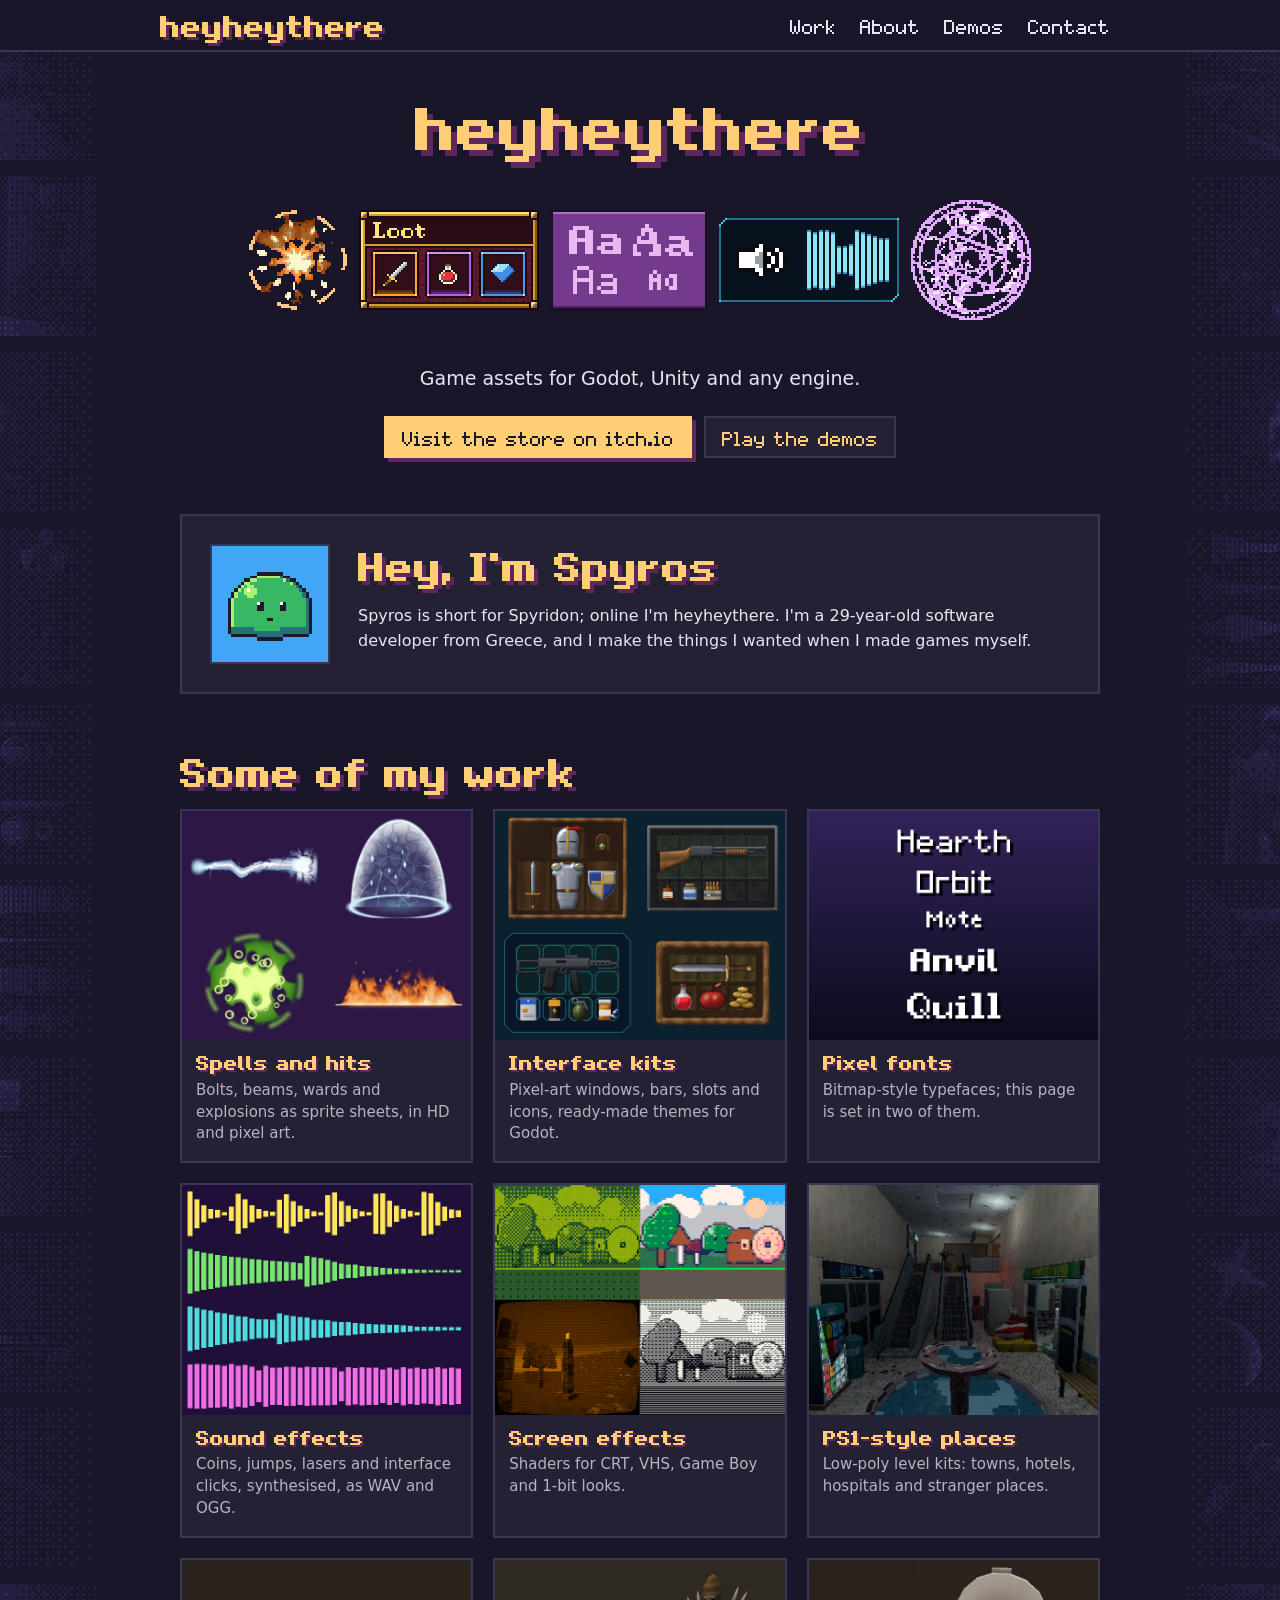
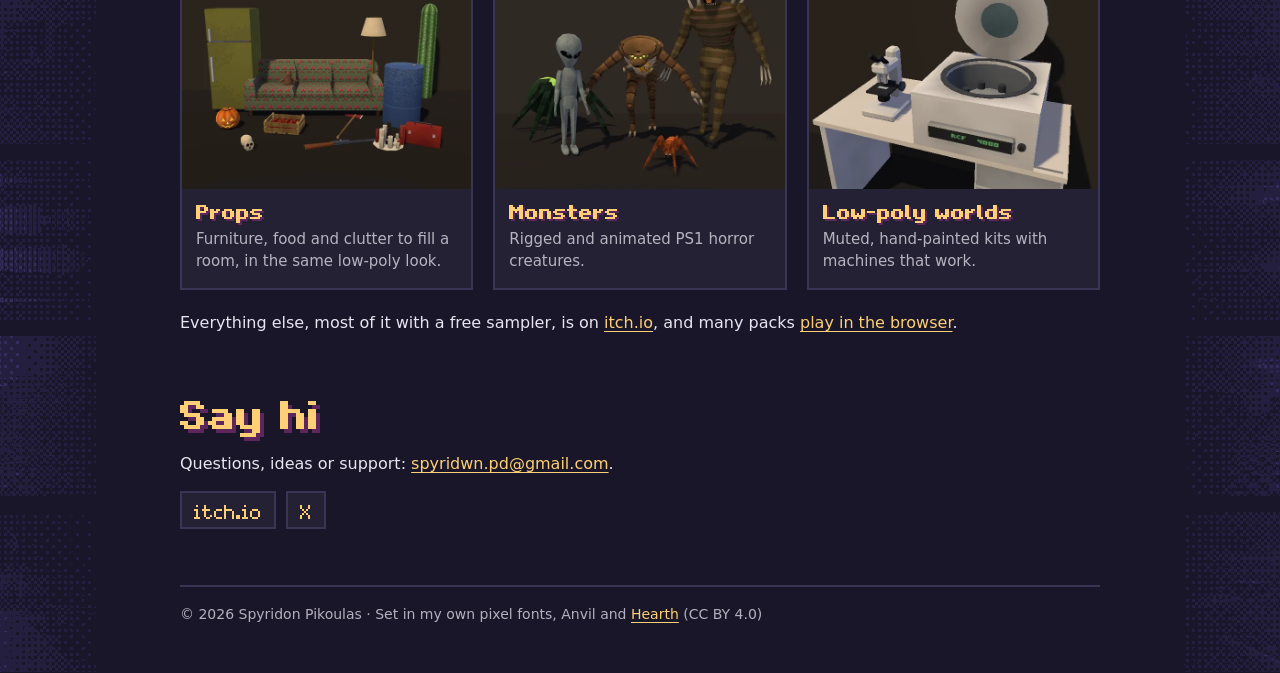
==== commit 42bdc13d: "Site" ====
--- a/index.html
+++ b/index.html
@@ -4,7 +4,7 @@
   <meta charset="utf-8">
   <meta name="viewport" content="width=device-width, initial-scale=1">
   <title>heyheythere &middot; game assets by Spyridon Pikoulas</title>
-  <meta name="description" content="heyheythere is Spyros Pikoulas, a software developer in Greece making game assets for Godot, Unity and any engine: effects, interface kits, pixel fonts, sound effects and PS1-style 3D.">
+  <meta name="description" content="heyheythere is Spyros Pikoulas, a software developer in Greece making game assets for Godot, Unity and any engine.">
   <meta name="color-scheme" content="dark">
   <meta name="theme-color" content="#181628">
   <link rel="icon" href="/media/avatar.webp">
@@ -16,8 +16,7 @@
   <main>
     <div class="hero">
       <h1><img class="banner" src="/media/banner.webp" width="830" height="260" alt="heyheythere"></h1>
-      <p class="lead">Game assets for Godot, Unity and any engine: effects, interface kits, pixel fonts, sound and
-        PS1-style 3D.</p>
+      <p class="lead">Game assets for Godot, Unity and any engine.</p>
       <p class="actions"><a class="button" href="https://heyheythere.itch.io/">Visit the store on itch.io</a><a class="button quiet" href="/demos/">Play the demos</a></p>
     </div>
 
@@ -26,9 +25,7 @@
       <div>
         <h2>Hey, I'm Spyros</h2>
         <p>Spyros is short for Spyridon; online I'm heyheythere. I'm a 29-year-old software developer from Greece, and I
-          make the things I wanted when I made games myself: spells and explosions, menus and inventories, fonts,
-          sounds and whole PS1-style towns. I look after every pack and its support myself. I hope you enjoy what I
-          make!</p>
+          make the things I wanted when I made games myself.</p>
       </div>
     </section>
 
@@ -36,14 +33,14 @@
       <h2>Some of my work</h2>
       <div class="work">
         <figure><img src="/media/spell-fx.webp" width="630" height="500" alt="Lightning, a shield dome, poison and fire effects" loading="lazy"><figcaption><b>Spells and hits</b>Bolts, beams, wards and explosions as sprite sheets, in HD and pixel art.</figcaption></figure>
-        <figure><img src="/media/pixel-ui-fantasy.webp" width="630" height="500" alt="A pixel-art RPG battle menu and treasure bar" loading="lazy"><figcaption><b>Interface kits</b>Pixel-art windows, bars, slots and icons, ready-made themes for Godot.</figcaption></figure>
+        <figure><img src="/media/inventory-kit.webp" width="630" height="500" alt="Four pixel-art inventory grids holding armour, weapons and supplies" loading="lazy"><figcaption><b>Interface kits</b>Pixel-art windows, bars, slots and icons, ready-made themes for Godot.</figcaption></figure>
         <figure><img src="/media/pixel-fonts.webp" width="630" height="500" alt="The names of five pixel fonts set in themselves" loading="lazy"><figcaption><b>Pixel fonts</b>Bitmap-style typefaces; this page is set in two of them.</figcaption></figure>
         <figure><img src="/media/pixel-sfx.webp" width="630" height="500" alt="Waveforms of 8-bit sounds" loading="lazy"><figcaption><b>Sound effects</b>Coins, jumps, lasers and interface clicks, synthesised, as WAV and OGG.</figcaption></figure>
         <figure><img src="/media/retro-screen-fx.webp" width="630" height="500" alt="One scene in four retro screen looks" loading="lazy"><figcaption><b>Screen effects</b>Shaders for CRT, VHS, Game Boy and 1-bit looks.</figcaption></figure>
-        <figure><img src="/media/psx-japanese-town-kit.webp" width="630" height="500" alt="A PS1-style Japanese street at dusk" loading="lazy"><figcaption><b>PS1-style places</b>Low-poly level kits: towns, hotels, hospitals and stranger places.</figcaption></figure>
-        <figure><img src="/media/psx-kitchen-and-food.webp" width="630" height="500" alt="A PS1-style diner counter" loading="lazy"><figcaption><b>Props</b>Furniture, food and clutter to fill a room, in the same low-poly look.</figcaption></figure>
-        <figure><img src="/media/psx-monsters.webp" width="630" height="500" alt="Three PS1-style horror monsters" loading="lazy"><figcaption><b>Monsters</b>Rigged and animated PS1 horror creatures.</figcaption></figure>
-        <figure><img src="/media/low-poly-industrial-facility.webp" width="630" height="500" alt="A low-poly factory with a forklift" loading="lazy"><figcaption><b>Low-poly worlds</b>Muted, hand-painted kits with machines that work.</figcaption></figure>
+        <figure><img src="/media/psx-mall-kit.webp" width="630" height="500" alt="A PS1-style shopping mall with escalators and a fountain" loading="lazy"><figcaption><b>PS1-style places</b>Low-poly level kits: towns, hotels, hospitals and stranger places.</figcaption></figure>
+        <figure><img src="/media/psx-mega-props.webp" width="630" height="500" alt="A PS1-style sofa, fridge, lamp and clutter" loading="lazy"><figcaption><b>Props</b>Furniture, food and clutter to fill a room, in the same low-poly look.</figcaption></figure>
+        <figure><img src="/media/psx-aliens.webp" width="630" height="500" alt="A grey alien and other PS1-style creatures" loading="lazy"><figcaption><b>Monsters</b>Rigged and animated PS1 horror creatures.</figcaption></figure>
+        <figure><img src="/media/low-poly-research-lab.webp" width="630" height="500" alt="A low-poly lab bench with a microscope and a centrifuge" loading="lazy"><figcaption><b>Low-poly worlds</b>Muted, hand-painted kits with machines that work.</figcaption></figure>
       </div>
       <p class="more">Everything else, most of it with a free sampler, is on <a href="https://heyheythere.itch.io/">itch.io</a>, and many packs <a href="/demos/">play in the browser</a>.</p>
     </section>
@@ -51,7 +48,7 @@
     <section id="contact">
       <h2>Say hi</h2>
       <p>Questions, ideas or support: <a href="mailto:spyridwn.pd@gmail.com">spyridwn.pd@gmail.com</a>.</p>
-      <p class="links"><a href="https://heyheythere.itch.io/" rel="me">itch.io</a><a href="https://x.com/HeyHeyThereeee" rel="me">X</a><a href="https://bsky.app/profile/heyheytheree.bsky.social" rel="me">Bluesky</a><a href="https://www.reddit.com/user/HeyHeyTheree" rel="me">Reddit</a><a href="https://www.tiktok.com/@heyheythereeeeee" rel="me">TikTok</a><a href="https://www.instagram.com/heyheythereeeeee" rel="me">Instagram</a></p>
+      <p class="links"><a href="https://heyheythere.itch.io/" rel="me">itch.io</a><a href="https://x.com/HeyHeyThereeee" rel="me">X</a></p>
     </section>
 
     <footer>&copy; 2026 Spyridon Pikoulas &middot; Set in my own pixel fonts, Anvil and <a href="https://heyheythere.itch.io/hearth-pixel-font">Hearth</a> (CC BY 4.0)</footer>
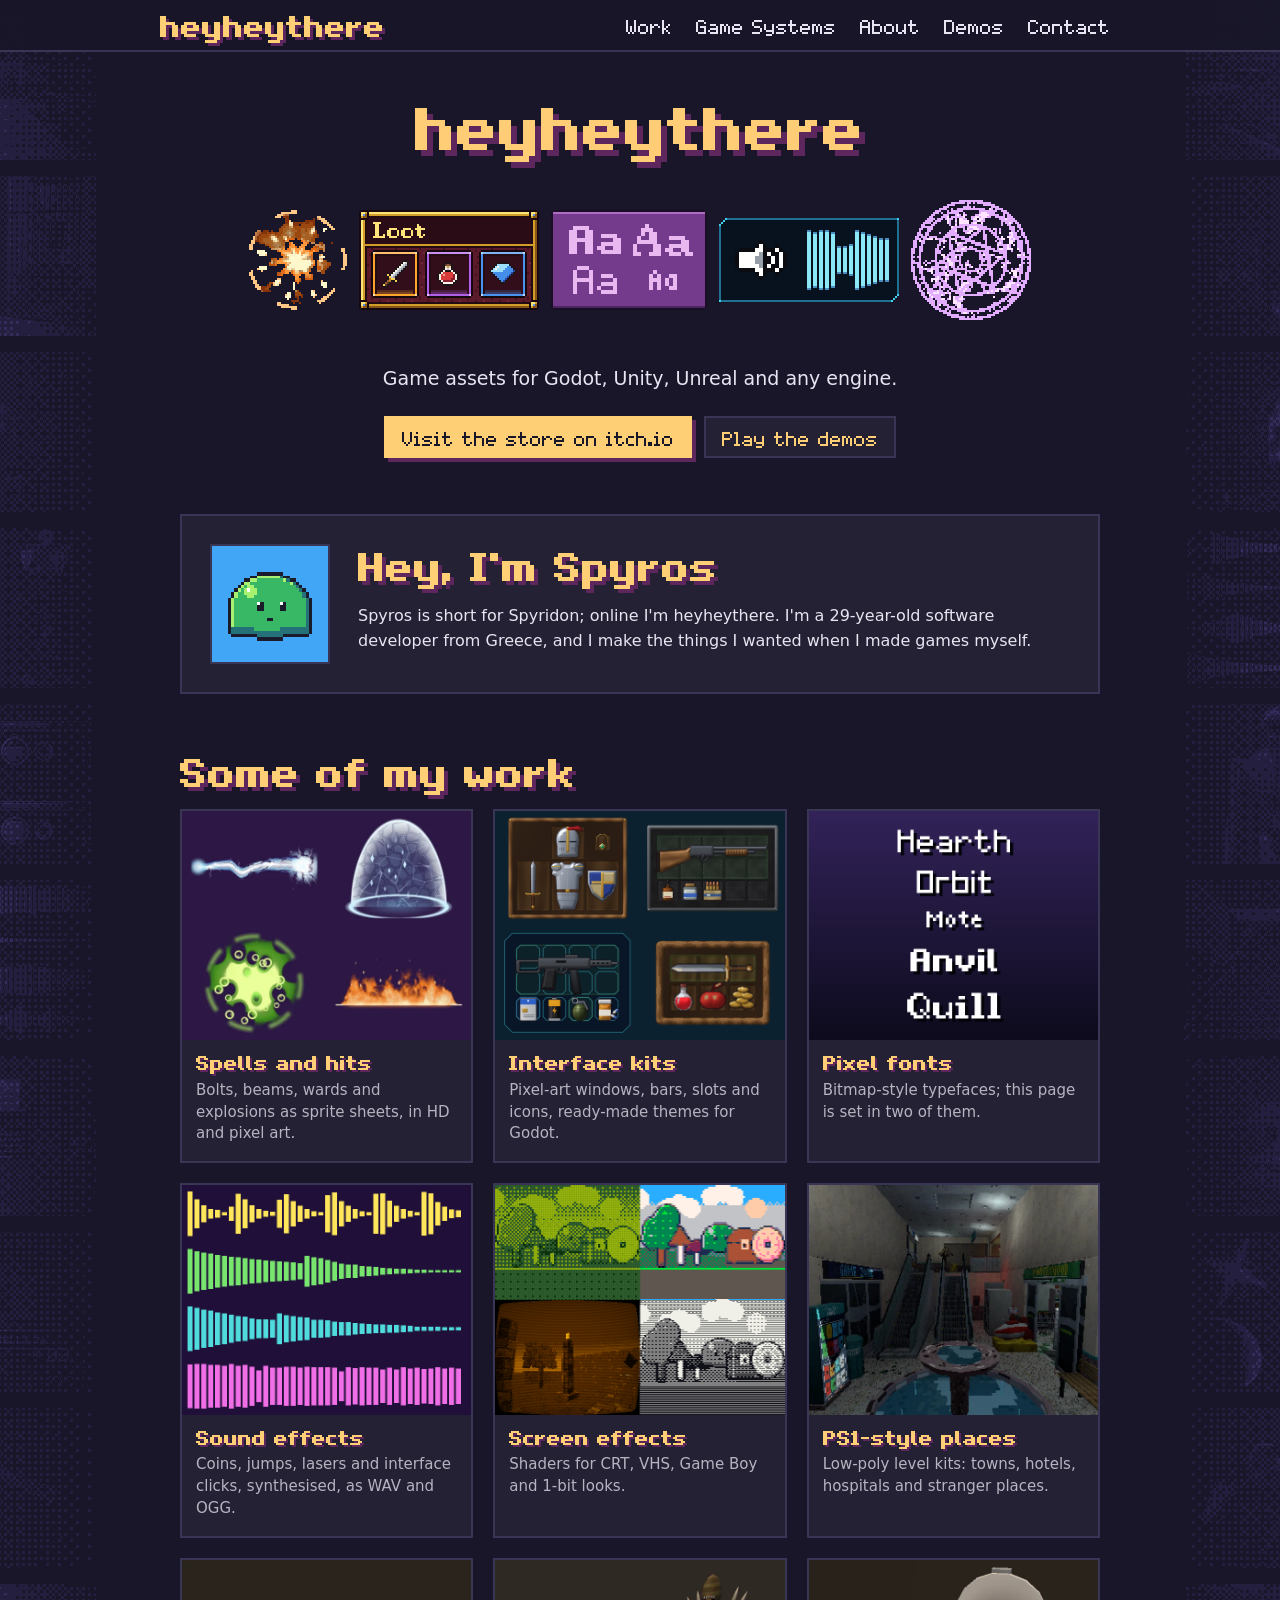
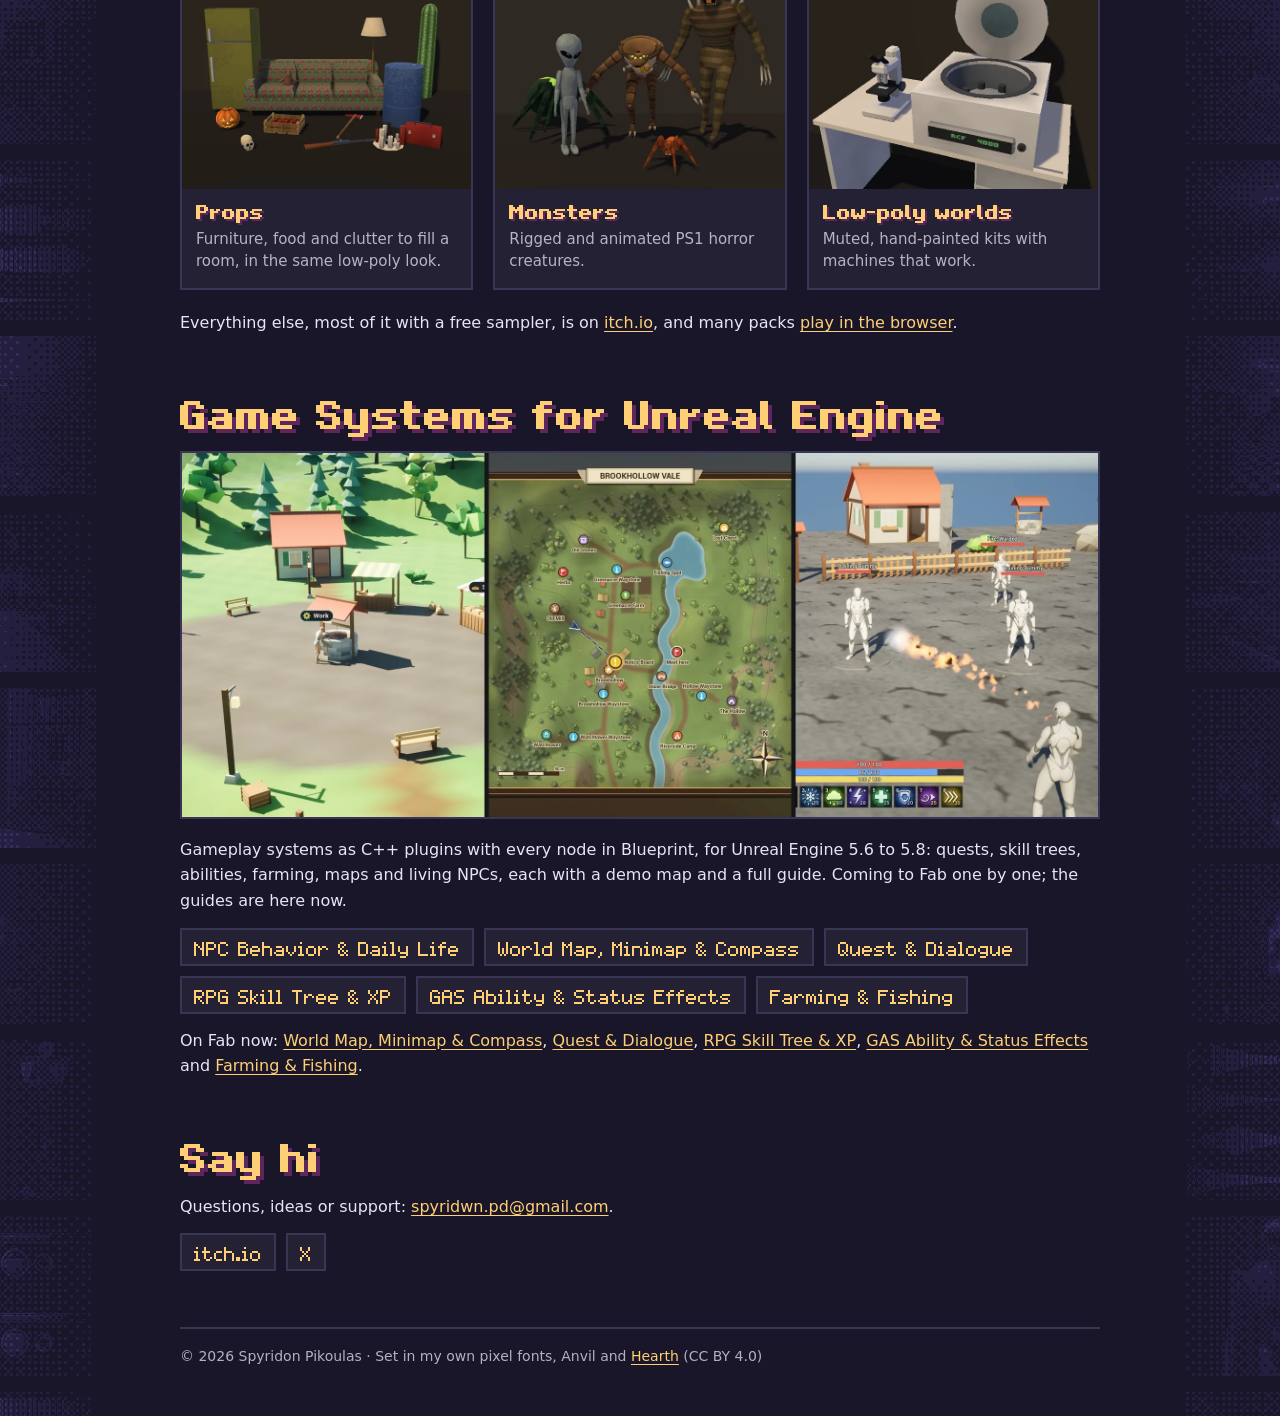
==== commit 69d0eb5a: "Site" ====
--- a/index.html
+++ b/index.html
@@ -4,7 +4,7 @@
   <meta charset="utf-8">
   <meta name="viewport" content="width=device-width, initial-scale=1">
   <title>heyheythere &middot; game assets by Spyridon Pikoulas</title>
-  <meta name="description" content="heyheythere is Spyros Pikoulas, a software developer in Greece making game assets for Godot, Unity and any engine.">
+  <meta name="description" content="heyheythere is Spyros Pikoulas, a software developer in Greece making game assets for Godot, Unity, Unreal and any engine.">
   <meta name="color-scheme" content="dark">
   <meta name="theme-color" content="#181628">
   <link rel="icon" href="/media/avatar.webp">
@@ -12,11 +12,11 @@
   <link rel="stylesheet" href="/style.css">
 </head>
 <body>
-  <header class="top"><a class="brand" href="/">heyheythere</a><nav><a href="/#work">Work</a><a href="/#about">About</a><a href="/demos/">Demos</a><a href="/#contact">Contact</a></nav></header>
+  <header class="top"><a class="brand" href="/">heyheythere</a><nav><a href="/#work">Work</a><a href="/#game-systems">Game Systems</a><a href="/#about">About</a><a href="/demos/">Demos</a><a href="/#contact">Contact</a></nav></header>
   <main>
     <div class="hero">
       <h1><img class="banner" src="/media/banner.webp" width="830" height="260" alt="heyheythere"></h1>
-      <p class="lead">Game assets for Godot, Unity and any engine.</p>
+      <p class="lead">Game assets for Godot, Unity, Unreal and any engine.</p>
       <p class="actions"><a class="button" href="https://heyheythere.itch.io/">Visit the store on itch.io</a><a class="button quiet" href="/demos/">Play the demos</a></p>
     </div>
 
@@ -45,6 +45,23 @@
       <p class="more">Everything else, most of it with a free sampler, is on <a href="https://heyheythere.itch.io/">itch.io</a>, and many packs <a href="/demos/">play in the browser</a>.</p>
     </section>
 
+    <section id="game-systems">
+      <h2>Game Systems for Unreal Engine</h2>
+      <figure class="feature"><img src="/media/game-systems.webp" width="1920" height="762" alt="Villagers at work in a town, a world map, and an ability cast at training dummies"></figure>
+      <p>Gameplay systems as C++ plugins with every node in Blueprint, for Unreal Engine 5.6 to 5.8: quests, skill trees,
+        abilities, farming, maps and living NPCs, each with a demo map and a full guide. Coming to Fab one by one; the
+        guides are here now.</p>
+      <p class="links">
+        <a href="/docs/npc-daily-life/">NPC Behavior &amp; Daily Life</a>
+        <a href="/docs/map-minimap-compass/">World Map, Minimap &amp; Compass</a>
+        <a href="/docs/quest-dialogue/">Quest &amp; Dialogue</a>
+        <a href="/docs/progression-skill-tree/">RPG Skill Tree &amp; XP</a>
+        <a href="/docs/ability-status/">GAS Ability &amp; Status Effects</a>
+        <a href="/docs/farming-fishing/">Farming &amp; Fishing</a>
+      </p>
+      <p>On Fab now: <a href="https://www.fab.com/listings/03dccdb5-8d65-40b5-881f-183102d4e35f">World Map, Minimap &amp; Compass</a>, <a href="https://www.fab.com/listings/8bcac035-c764-4695-9f78-80f9c12f7b16">Quest &amp; Dialogue</a>, <a href="https://www.fab.com/listings/c956d1b0-f24e-4f15-b08c-d874f9409769">RPG Skill Tree &amp; XP</a>, <a href="https://www.fab.com/listings/1111c772-f590-4c64-bcc0-af0b26844262">GAS Ability &amp; Status Effects</a> and <a href="https://www.fab.com/listings/20a5eea9-9b37-48d9-8a10-efdd5a2dbd58">Farming &amp; Fishing</a>.</p>
+    </section>
+
     <section id="contact">
       <h2>Say hi</h2>
       <p>Questions, ideas or support: <a href="mailto:spyridwn.pd@gmail.com">spyridwn.pd@gmail.com</a>.</p>
--- a/style.css
+++ b/style.css
@@ -49,6 +49,7 @@
 figcaption { padding: 12px 14px 16px; color: var(--dim); font-size: 15px; line-height: 1.45; }
 figcaption b { display: block; margin-bottom: 6px; font-size: 18px; line-height: 1.2; text-shadow: 2px 2px 0 var(--ember); }
 .more { margin-top: 20px; }
+.feature { margin-bottom: 18px; }
 
 .links { display: flex; flex-wrap: wrap; gap: 10px; }
 .links a { padding: 6px 12px; background: var(--panel); border: 2px solid var(--line); font: 16px Hearth, monospace; text-decoration: none; }
